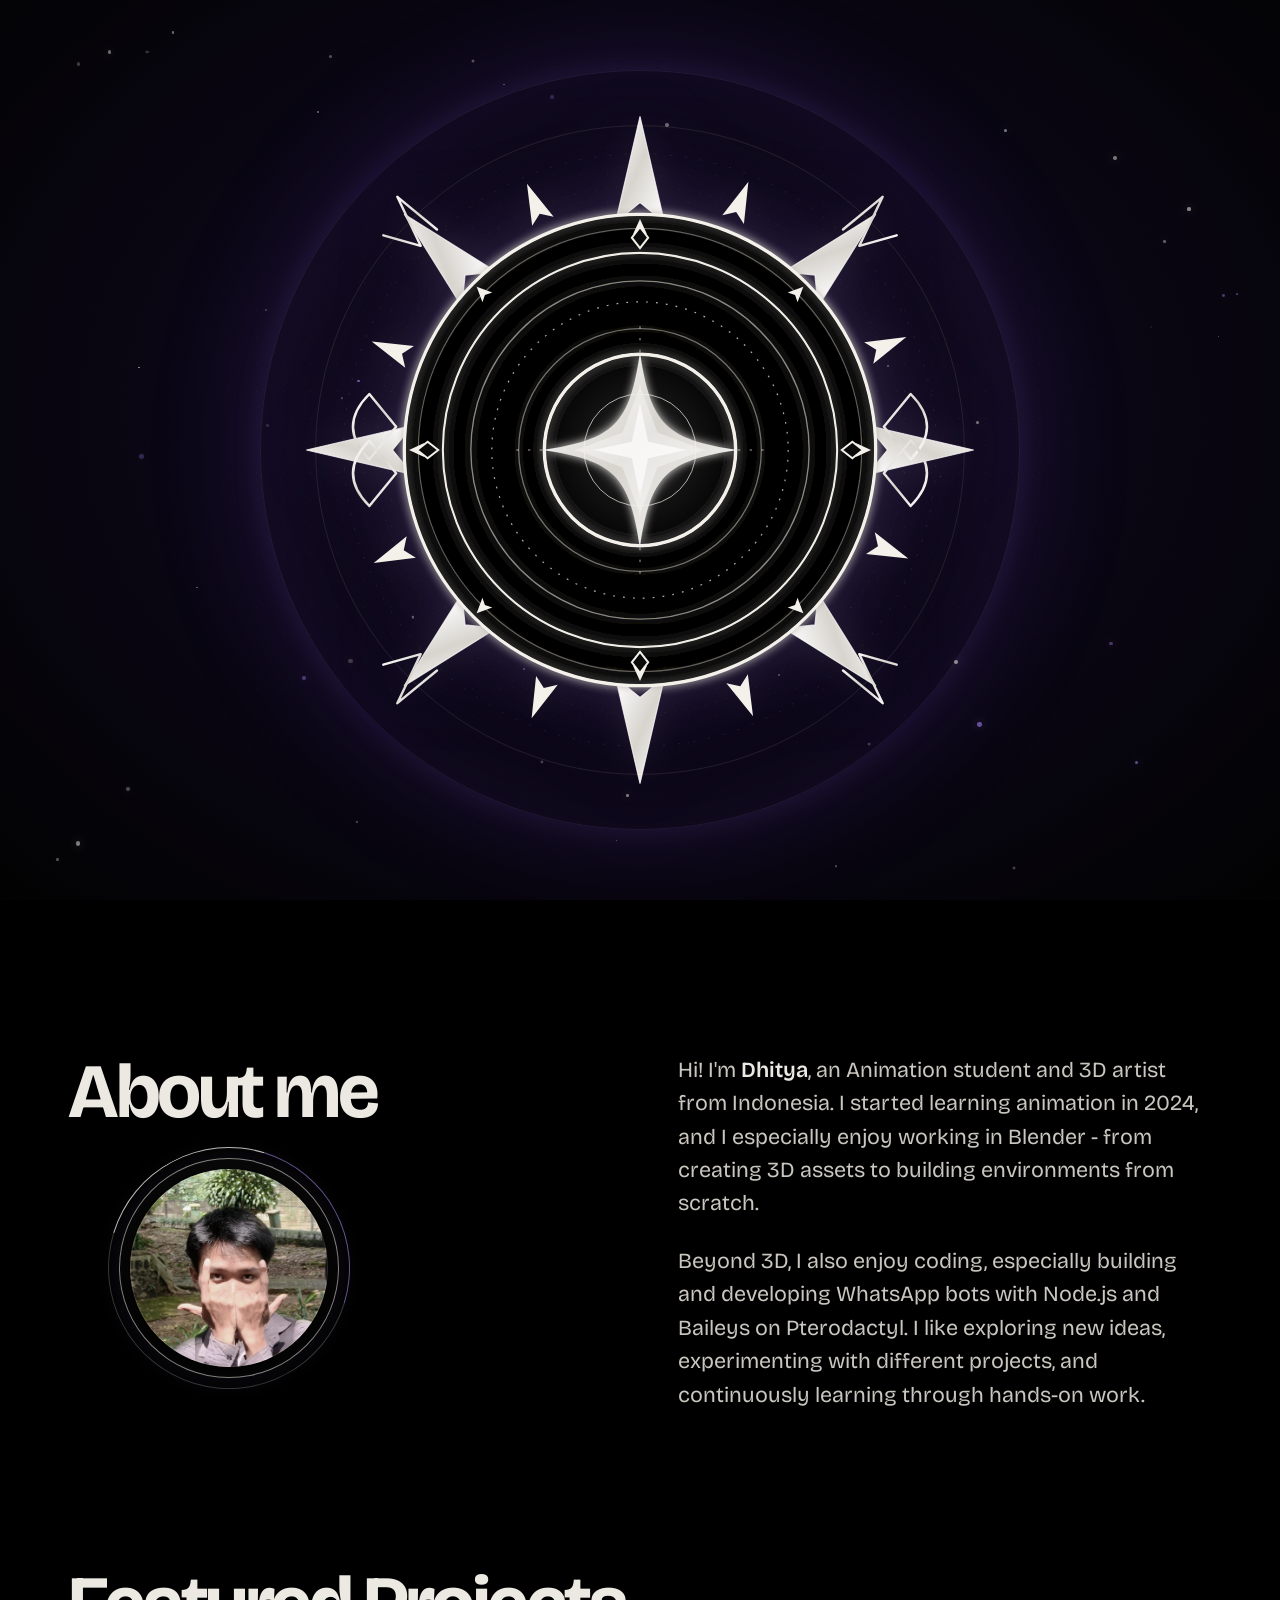
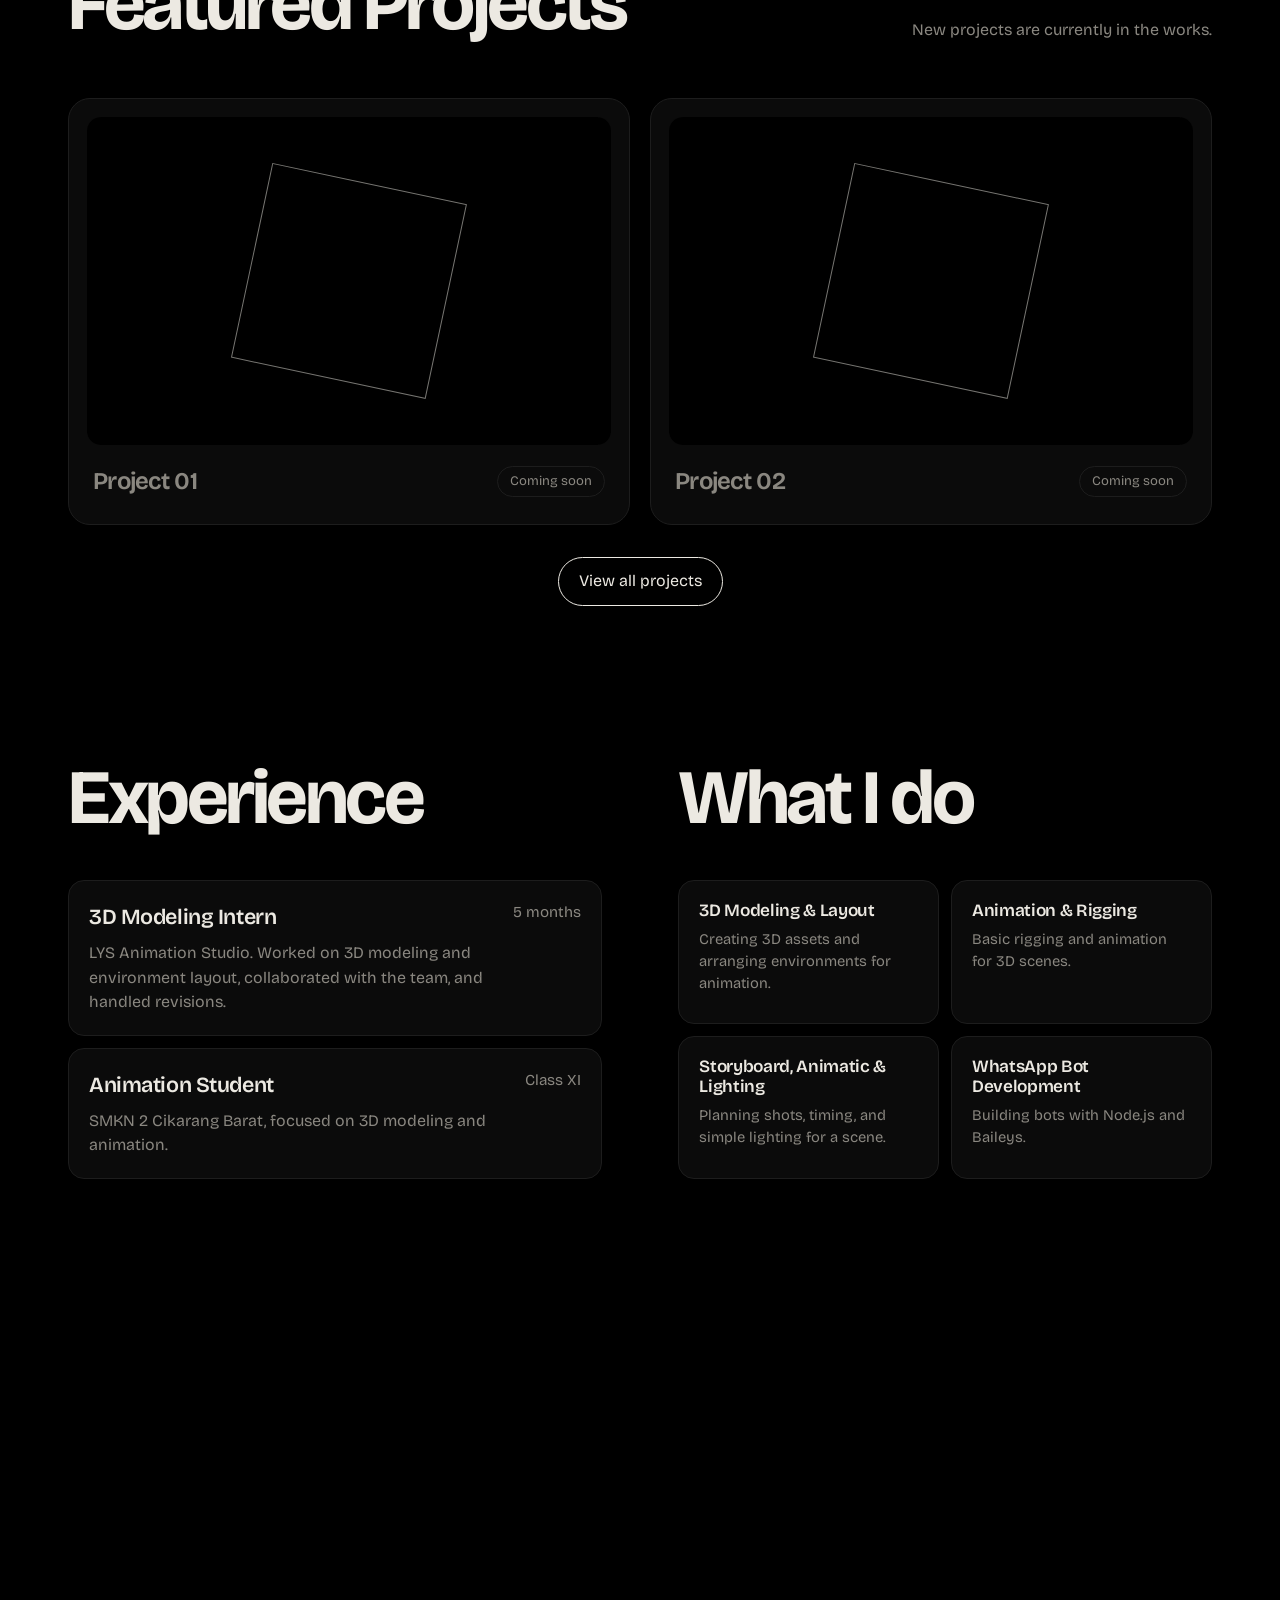
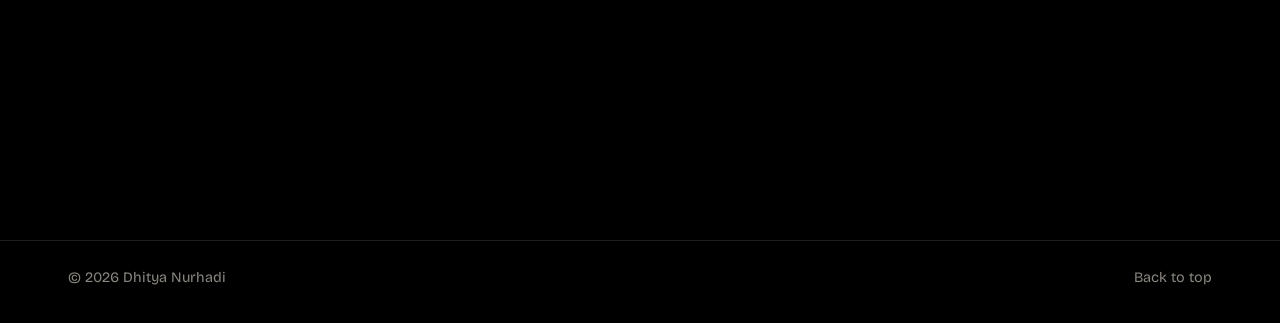
==== index.html @ 075be8a1 "first commit" ====
﻿<!DOCTYPE html>
<html lang="en">
<head>
<meta charset="utf-8">
<meta name="viewport" content="width=device-width, initial-scale=1, viewport-fit=cover">
<title>Dhitya Nurhadi - 3D Modeller</title>
<meta name="color-scheme" content="dark">
<link rel="preconnect" href="https://fonts.googleapis.com">
<link rel="stylesheet" href="https://fonts.googleapis.com/css2?family=Bricolage+Grotesque:opsz,wght@12..96,300..800&display=swap">
<link rel="stylesheet" href="css/style.css">
</head>
<body class="lock">
<div id="intro" aria-label="Intro portofolio">
  <div class="portal-stage" id="portal-stage">
    <svg class="portal-svg" viewBox="0 0 600 600" role="img" aria-label="Geometric portal emblem">
      <defs>
        <radialGradient id="coreGlow"><stop offset="0" stop-color="#ddd2ff" stop-opacity=".38"/><stop offset=".48" stop-color="#fff" stop-opacity=".08"/><stop offset="1" stop-color="#fff" stop-opacity="0"/></radialGradient>
        <linearGradient id="silver" x1="0" y1="0" x2="1" y2="1"><stop stop-color="#fff"/><stop offset=".48" stop-color="#d7d4ce"/><stop offset="1" stop-color="#fff"/></linearGradient>
        <filter id="softGlow" x="-100%" y="-100%" width="300%" height="300%"><feGaussianBlur stdDeviation="4" result="blur"/><feMerge><feMergeNode in="blur"/><feMergeNode in="SourceGraphic"/></feMerge></filter>
      </defs>
      <!-- Fine orbital guides -->
      <g class="orbit orbit-slow" fill="none" stroke="#bdbab3" stroke-opacity=".14">
        <circle cx="300" cy="300" r="278" stroke-width=".8"/>
        <circle cx="300" cy="300" r="254" stroke-width=".7" stroke-dasharray="2 11"/>
        <circle cx="300" cy="300" r="226" stroke-width=".7" stroke-dasharray="1 8"/>
      </g>
      <!-- Outer directional shards -->
      <g class="outer-shards" fill="url(#silver)" stroke="#fff" stroke-opacity=".75" stroke-width="1">
        <path d="M300 14 L321 105 L300 88 L279 105Z"/>
        <path d="M300 14 L321 105 L300 88 L279 105Z" transform="rotate(45 300 300)"/>
        <path d="M300 14 L321 105 L300 88 L279 105Z" transform="rotate(90 300 300)"/>
        <path d="M300 14 L321 105 L300 88 L279 105Z" transform="rotate(135 300 300)"/>
        <path d="M300 14 L321 105 L300 88 L279 105Z" transform="rotate(180 300 300)"/>
        <path d="M300 14 L321 105 L300 88 L279 105Z" transform="rotate(225 300 300)"/>
        <path d="M300 14 L321 105 L300 88 L279 105Z" transform="rotate(270 300 300)"/>
        <path d="M300 14 L321 105 L300 88 L279 105Z" transform="rotate(315 300 300)"/>
      </g>
      <!-- Floating angular ornaments -->
      <g class="outer-ornaments" fill="none" stroke="url(#silver)" stroke-width="2.1" stroke-linecap="round" stroke-linejoin="round">
        <path d="M126 111 l-34 -28 20 42 -32 -9"/><path d="M474 111 l34 -28 -20 42 32 -9"/>
        <path d="M126 489 l-34 28 20 -42 -32 9"/><path d="M474 489 l34 28 -20 -42 32 9"/>
        <path d="M68 252 q-28 28 0 56 l23 -28Z"/><path d="M532 252 q28 28 0 56 l-23 -28Z"/>
        <path d="M68 348 q-28 -28 0 -56 l23 28Z"/><path d="M532 348 q28 -28 0 -56 l-23 28Z"/>
      </g>
      <g class="outer-arrows" fill="#f4f1eb">
        <path d="M300 52 l10 35 -10 -7 -10 7Z" transform="rotate(22 300 300)"/>
        <path d="M300 52 l10 35 -10 -7 -10 7Z" transform="rotate(67 300 300)"/>
        <path d="M300 52 l10 35 -10 -7 -10 7Z" transform="rotate(112 300 300)"/>
        <path d="M300 52 l10 35 -10 -7 -10 7Z" transform="rotate(157 300 300)"/>
        <path d="M300 52 l10 35 -10 -7 -10 7Z" transform="rotate(202 300 300)"/>
        <path d="M300 52 l10 35 -10 -7 -10 7Z" transform="rotate(247 300 300)"/>
        <path d="M300 52 l10 35 -10 -7 -10 7Z" transform="rotate(292 300 300)"/>
        <path d="M300 52 l10 35 -10 -7 -10 7Z" transform="rotate(337 300 300)"/>
      </g>
      <!-- Main concentric seal -->
      <g class="seal-shell" filter="url(#softGlow)">
        <circle cx="300" cy="300" r="202" fill="#050505" fill-opacity=".92" stroke="#f4f1eb" stroke-width="2.8"/>
        <circle cx="300" cy="300" r="190" fill="none" stroke="#a9a69f" stroke-opacity=".55" stroke-width="1"/>
        <circle cx="300" cy="300" r="169" fill="none" stroke="#f1eee8" stroke-width="1.8"/>
        <circle cx="300" cy="300" r="145" fill="none" stroke="#aaa79f" stroke-opacity=".8" stroke-width="1.2"/>
        <circle cx="300" cy="300" r="127" fill="none" stroke="#f2efe8" stroke-opacity=".72" stroke-width="1" stroke-dasharray="1.5 7"/>
        <circle cx="300" cy="300" r="104" fill="none" stroke="#c7c3bb" stroke-opacity=".55" stroke-width="1.2"/>
        <circle cx="300" cy="300" r="82" fill="none" stroke="#f4f1eb" stroke-width="3"/>
      </g>
      <!-- Rotating segmented markings -->
      <g class="inner-ticks" fill="#f4f1eb">
        <path d="M300 102 l6 13 -6 -3 -6 3Z"/><path d="M300 102 l6 13 -6 -3 -6 3Z" transform="rotate(45 300 300)"/>
        <path d="M300 102 l6 13 -6 -3 -6 3Z" transform="rotate(90 300 300)"/><path d="M300 102 l6 13 -6 -3 -6 3Z" transform="rotate(135 300 300)"/>
        <path d="M300 102 l6 13 -6 -3 -6 3Z" transform="rotate(180 300 300)"/><path d="M300 102 l6 13 -6 -3 -6 3Z" transform="rotate(225 300 300)"/>
        <path d="M300 102 l6 13 -6 -3 -6 3Z" transform="rotate(270 300 300)"/><path d="M300 102 l6 13 -6 -3 -6 3Z" transform="rotate(315 300 300)"/>
      </g>
      <g class="cardinal-diamonds" fill="#0a0a0a" stroke="#f4f1eb" stroke-width="1.7">
        <path d="M300 109 l7 9 -7 9 -7 -9Z"/><path d="M300 109 l7 9 -7 9 -7 -9Z" transform="rotate(90 300 300)"/>
        <path d="M300 109 l7 9 -7 9 -7 -9Z" transform="rotate(180 300 300)"/><path d="M300 109 l7 9 -7 9 -7 -9Z" transform="rotate(270 300 300)"/>
      </g>
      <!-- Core glow and layered star -->
      <circle class="core-glow" cx="300" cy="300" r="91" fill="url(#coreGlow)"/>
      <g class="core-star" filter="url(#softGlow)">
        <path d="M300 216 C309 278 322 291 384 300 C322 309 309 322 300 384 C291 322 278 309 216 300 C278 291 291 278 300 216Z" fill="url(#silver)"/>
        <path d="M300 245 L315 285 L355 300 L315 315 L300 355 L285 315 L245 300 L285 285Z" fill="#fff" fill-opacity=".36"/>
        <path d="M300 260 L307 293 L340 300 L307 307 L300 340 L293 307 L260 300 L293 293Z" fill="#fff" fill-opacity=".68"/>
      </g>
      <g class="core-cross" fill="none" stroke="#f5f1e9" stroke-opacity=".75" stroke-width=".8">
        <circle cx="300" cy="300" r="48"/><path d="M300 194 V406 M194 300 H406" stroke-dasharray="2 8"/>
      </g>
    </svg>
    <button id="enter" type="button" aria-label="Enter portfolio"><span class="sr-only">Enter portfolio</span></button>
  </div>
</div>
<nav id="nav"><div class="wrap">
  <a class="logo" href="#top">Dhitya Nurhadi</a>
  <div class="links"><a href="#about">About</a><a href="#karya">Projects</a><a href="#pengalaman">Experience</a><a href="#kontak">Contact</a></div>
  <a class="btn whatsapp-btn" href="https://wa.me/6289638194578" target="_blank" rel="noopener">Let's talk</a>
</div></nav>

<header class="hero" id="top">
  <div class="scene scene-left" aria-hidden="true">
    <div class="artifact">
      <div class="crystal">
        <div class="crystal-face face-one"></div>
        <div class="crystal-face face-two"></div>
        <div class="crystal-face face-three"></div>
        <div class="crystal-face face-four"></div>
        <div class="crystal-core"></div>
      </div>
    </div>
  </div>
  <div class="scene" id="scene" aria-hidden="true">
    <div class="artifact">
      <div class="artifact-aura"></div>
      <div class="artifact-orb"></div>
      <div class="artifact-ring ring-one"><i></i></div>
      <div class="artifact-ring ring-two"><i></i></div>
      <div class="artifact-ring ring-three"><i></i></div>
    </div>
  </div>
  <div class="wrap">
    <h1><span class="row"><span>Dhitya</span></span><span class="row"><span>Nurhadi</span></span></h1>
    <p class="tag">3D artist from Indonesia, focused on modeling and environment design.</p>
    <div class="cta"><a class="btn solid" href="#karya">View projects</a><a class="btn" href="#kontak">Get in touch</a></div>
  </div>
  <div class="meta">Based in Indonesia<br>Open to freelance projects</div>
</header>

<section id="about"><div class="wrap about">
  <div class="about-intro rv">
    <h2>About me</h2>
    <div class="about-photo" aria-label="Photo frame placeholder">
      <img class="about-photo-image" src="assets//images/profile/foto-saya.jpg" alt="Foto Dhitya">
      <!-- Ganti placeholder di atas dengan img: <img class="about-photo-image" src="assets/foto-saya.jpg" alt="Foto Dhitya"> -->
    </div>
  </div>
  <div class="rv">
    <p>Hi! I'm <b>Dhitya</b>, an Animation student and 3D artist from Indonesia. I started learning animation in 2024, and I especially enjoy working in Blender - from creating 3D assets to building environments from scratch.</p>
    <p>Beyond 3D, I also enjoy coding, especially building and developing WhatsApp bots with Node.js and Baileys on Pterodactyl. I like exploring new ideas, experimenting with different projects, and continuously learning through hands-on work.</p>
  </div>
</div></section>

<section id="karya" style="padding-top:0"><div class="wrap">
  <div class="head"><h2 class="rv">Featured Projects</h2><p class="rv">New projects are currently in the works.</p></div>
  <div class="grid">
    <article class="card rv"><div class="thumb"></div><div class="row"><h3>Project 01</h3><span class="pill">Coming soon</span></div></article>
    <article class="card rv"><div class="thumb"></div><div class="row"><h3>Project 02</h3><span class="pill">Coming soon</span></div></article>
  </div>
  <div class="projects-footer">
    <a class="btn view-all" href="projects.html">View all projects</a>
  </div>
</div></section>

<section id="pengalaman" style="padding-top:0"><div class="wrap two">
  <div class="rv experience-column"><h2>Experience</h2>
    <div class="list experience-list">
      <div class="item"><div><h3>3D Modeling Intern</h3><p>LYS Animation Studio. Worked on 3D modeling and environment layout, collaborated with the team, and handled revisions.</p></div><span>5 months</span></div>
      <div class="item"><div><h3>Animation Student</h3><p>SMKN 2 Cikarang Barat, focused on 3D modeling and animation.</p></div><span>Class XI</span></div>
    </div>
  </div>
  <div class="rv services-column"><h2>What I do</h2>
    <div class="list service-list">
      <div class="item service-item"><div><h3>3D Modeling &amp; Layout</h3><p>Creating 3D assets and arranging environments for animation.</p></div></div>
      <div class="item service-item"><div><h3>Animation &amp; Rigging</h3><p>Basic rigging and animation for 3D scenes.</p></div></div>
      <div class="item service-item"><div><h3>Storyboard, Animatic &amp; Lighting</h3><p>Planning shots, timing, and simple lighting for a scene.</p></div></div>
      <div class="item service-item"><div><h3>WhatsApp Bot Development</h3><p>Building bots with Node.js and Baileys.</p></div></div>
    </div>
  </div>
</div></section>

<section id="kontak" class="contact"><div class="wrap">
  <h2 class="rv" style="margin:0 auto">Get in touch</h2>
  <a class="big rv" id="mail" href="#kontak">Send me an email</a>
  <div class="soc rv">
    <a class="btn" href="https://wa.me/6289638194578" target="_blank" rel="noopener">WhatsApp</a>
    <a class="btn" href="https://github.com/Dhityavv" target="_blank" rel="noopener">GitHub</a>
    <a class="btn" href="https://www.instagram.com/dhityavv/" target="_blank" rel="noopener">Instagram</a>
    <a class="btn" href="https://www.tiktok.com/@dhityavv" target="_blank" rel="noopener">TikTok</a>
  </div>
</div></section>

<footer><div class="wrap"><span>&copy; 2026 Dhitya Nurhadi</span><a href="#top">Back to top</a></div></footer>


<script src="js/main.js"></script>

</body>
</html>
---- css/style.css ----
﻿:root{--bg:#000;--fg:#ece9e2;--mute:#8a8780;--line:#1d1d1d;--card:#0b0b0b;box-sizing:border-box;padding-top:env(safe-area-inset-top,0px);padding-bottom:env(safe-area-inset-bottom,0px);color-scheme:dark}
html{scroll-padding-top:env(safe-area-inset-top,0px);scroll-behavior:smooth}
*,*::before,*::after{box-sizing:inherit;margin:0}
body{background:var(--bg);color:var(--fg);font-family:"Bricolage Grotesque",system-ui,-apple-system,"Segoe UI",sans-serif;line-height:1.55;overflow-x:hidden;-webkit-font-smoothing:antialiased}
a{color:inherit;text-decoration:none}
:focus-visible{outline:2px solid var(--fg);outline-offset:4px;border-radius:4px}
.wrap{max-width:1240px;margin:0 auto;padding:0 clamp(20px,4vw,48px)}
body::before{content:"";position:fixed;inset:0 0 auto;height:env(safe-area-inset-top,0px);background:var(--bg);z-index:60}


/* nav */
nav{position:fixed;top:env(safe-area-inset-top,0px);left:0;right:0;z-index:50;padding:18px 0;transition:background .3s,border-color .3s;border-bottom:1px solid transparent}
nav.solid{background:rgba(0,0,0,.78);backdrop-filter:blur(14px);border-color:var(--line)}
nav .wrap{display:flex;align-items:center;justify-content:space-between;gap:16px}
.logo{font-weight:700;letter-spacing:-.02em}
.links{display:flex;gap:28px;font-size:.95rem;color:var(--mute)}
.links a{transition:color .2s}.links a:hover{color:var(--fg)}
.btn{display:inline-flex;align-items:center;gap:10px;padding:11px 20px;border-radius:999px;border:1px solid var(--fg);font-weight:600;font-size:.95rem;transition:background .3s,color .3s}
.btn:hover{background:var(--fg);color:#000}
.btn.solid{background:var(--fg);color:#000}.btn.solid:hover{background:transparent;color:var(--fg)}
@media(max-width:760px){.links{display:none}}


/* WhatsApp CTA - consistent blue state */
.btn.whatsapp-btn,
.btn.whatsapp-btn:visited{
  background:#1677f2;
  border-color:#1677f2;
  color:#fff;
  box-shadow:none;
}
.btn.whatsapp-btn:hover,
.btn.whatsapp-btn:focus,
.btn.whatsapp-btn:active{
  background:#1677f2;
  border-color:#1677f2;
  color:#fff;
  filter:brightness(1.08);
  box-shadow:0 0 0 3px rgba(22,119,242,.16);
}
.btn.whatsapp-btn:active{filter:brightness(.96)}

/* hero */
.hero{min-height:100svh;display:flex;align-items:center;position:relative;padding:120px 0 80px;overflow:hidden}
.hero .wrap{position:relative;z-index:2;width:100%;text-align:center}
h1{font-size:clamp(3.4rem,11vw,10rem);font-weight:800;line-height:1.02;letter-spacing:-.055em}
h1 .row{display:block;overflow:hidden;padding-bottom:.06em}
h1 .row span{display:inline-block;transform:translateY(110%);animation:rise 1.1s cubic-bezier(.2,.8,.15,1) forwards}
h1 .row:nth-child(2) span{animation-delay:.12s;color:transparent;-webkit-text-stroke:2px var(--fg)}
@keyframes rise{to{transform:none}}
.tag{margin:34px auto 0;max-width:32ch;font-size:clamp(1.15rem,2.2vw,1.6rem);line-height:1.3;color:var(--fg);opacity:0;animation:fade 1s .7s forwards}
.cta{margin-top:30px;display:flex;justify-content:center;gap:12px;flex-wrap:wrap;opacity:0;animation:fade 1s .9s forwards}
.meta{position:absolute;left:50%;bottom:28px;transform:translateX(-50%);color:var(--mute);font-size:.9rem;text-align:center;white-space:nowrap;opacity:0;animation:fade 1s 1.1s forwards}
@keyframes fade{to{opacity:1}}
.scene{position:absolute;right:clamp(-160px,-7vw,-48px);top:50%;width:min(44vw,440px);aspect-ratio:1;translate:0 -50%;perspective:1000px;z-index:1;opacity:0;animation:fade 1.6s .5s forwards;pointer-events:none}
.scene-left{left:clamp(-160px,-7vw,-48px);right:auto;width:min(34vw,340px)}
.artifact{position:absolute;inset:0;transform-style:preserve-3d;transform:rotateX(var(--tilt-y,0deg)) rotateY(var(--tilt-x,0deg));transition:transform .18s cubic-bezier(.2,.7,.2,1)}
.artifact-aura{position:absolute;inset:22%;border-radius:50%;background:radial-gradient(circle,rgba(159,119,255,.2),rgba(95,63,167,.08) 45%,transparent 72%);filter:blur(16px);transform:translateZ(-35px) scale(1.35)}
.artifact-orb{position:absolute;left:50%;top:50%;width:35%;aspect-ratio:1;border:1px solid rgba(239,231,255,.55);border-radius:50%;transform:translate(-50%,-50%) translateZ(32px);background:radial-gradient(circle at 34% 28%,#fff 0,#e5dafb 2%,#9d82d5 9%,#493665 29%,#17121f 58%,#070609 78%);box-shadow:inset -16px -12px 30px rgba(0,0,0,.72),inset 5px 5px 14px rgba(255,255,255,.3),0 0 30px rgba(173,137,255,.24),0 0 90px rgba(131,91,214,.16)}
.artifact-orb::before,.artifact-orb::after{content:"";position:absolute;inset:12%;border:1px solid rgba(236,226,255,.13);border-radius:50%;transform:rotate(-32deg) scaleX(.42)}
.artifact-orb::after{inset:22% 8%;border-color:rgba(236,226,255,.1);transform:rotate(38deg) scaleX(.52)}
.artifact-ring{position:absolute;left:50%;top:50%;width:78%;height:34%;border:1px solid rgba(230,218,255,.42);border-radius:50%;box-shadow:0 0 12px rgba(168,132,238,.12);transform-style:preserve-3d}
.artifact-ring i{position:absolute;left:50%;top:-4px;width:9px;height:9px;border-radius:50%;background:#e8dcff;box-shadow:0 0 9px 3px rgba(193,162,255,.65)}
.ring-one{transform:translate(-50%,-50%) rotateX(66deg) rotateY(-22deg) translateZ(12px)}
.ring-two{width:88%;height:42%;border-color:rgba(189,161,242,.3);transform:translate(-50%,-50%) rotateX(62deg) rotateY(35deg) rotateZ(52deg) translateZ(-5px)}
.ring-two i{top:auto;bottom:-4px;left:28%;width:6px;height:6px;background:#a98bea}
.ring-three{width:66%;height:28%;border-color:rgba(255,255,255,.24);transform:translate(-50%,-50%) rotateX(74deg) rotateY(-12deg) rotateZ(-48deg) translateZ(24px)}
.ring-three i{left:auto;right:17%;top:auto;bottom:1px;width:5px;height:5px;background:#fff}
.crystal{position:absolute;left:50%;top:50%;width:44%;aspect-ratio:.78;transform:translate(-50%,-50%) rotate(-12deg);filter:drop-shadow(0 0 24px rgba(104,197,255,.2));animation:crystalFloat 7s ease-in-out infinite}
.crystal-face{position:absolute;inset:0;clip-path:polygon(50% 0,100% 28%,82% 82%,50% 100%,18% 82%,0 28%);background:linear-gradient(145deg,rgba(153,219,255,.22),rgba(34,58,98,.08) 55%,rgba(180,137,255,.16))}
.crystal-face::after{content:"";position:absolute;inset:0;background:linear-gradient(145deg,transparent 49.5%,rgba(212,240,255,.48) 50%,transparent 50.7%),linear-gradient(35deg,transparent 49.5%,rgba(212,240,255,.32) 50%,transparent 50.7%)}
.face-one{clip-path:polygon(50% 0,50% 50%,0 28%);background:linear-gradient(145deg,rgba(214,246,255,.55),rgba(89,153,216,.14))}
.face-two{clip-path:polygon(50% 0,100% 28%,50% 50%);background:linear-gradient(135deg,rgba(117,190,255,.34),rgba(45,76,122,.08))}
.face-three{clip-path:polygon(0 28%,50% 50%,18% 82%);background:linear-gradient(135deg,rgba(134,192,244,.24),rgba(43,58,104,.06))}
.face-four{clip-path:polygon(100% 28%,50% 50%,82% 82%);background:linear-gradient(135deg,rgba(193,151,255,.24),rgba(54,50,106,.08))}
.crystal-core{position:absolute;left:50%;top:53%;width:11%;aspect-ratio:1;transform:translate(-50%,-50%);border-radius:50%;background:#d7f3ff;box-shadow:0 0 12px 5px rgba(123,205,255,.6),0 0 55px 18px rgba(101,143,255,.2)}
@keyframes crystalFloat{0%,100%{translate:0 0;rotate:-2deg}50%{translate:0 -12px;rotate:2deg}}
@media(max-width:760px){.scene{width:80vw;right:-20vw;opacity:.22!important}.scene-left{width:58vw;left:-32vw;right:auto;opacity:.16!important}.meta{display:none}.hero .wrap{padding-top:20px}}

/* sections */
section{padding:clamp(80px,12vw,160px) 0;position:relative;z-index:2}
h2{font-size:clamp(2.2rem,6vw,5rem);font-weight:700;letter-spacing:-.045em;line-height:1;max-width:16ch}
.rv{opacity:0;transform:translateY(34px);transition:opacity .9s cubic-bezier(.2,.8,.2,1),transform .9s cubic-bezier(.2,.8,.2,1)}
.rv.in{opacity:1;transform:none}

.about{display:grid;grid-template-columns:1fr 1fr;gap:clamp(30px,6vw,100px);align-items:start}
.about-intro{margin-left:0}
.about-intro h2{margin-left:0}
.about p{font-size:clamp(1.1rem,1.8vw,1.35rem);color:#c9c6bf;max-width:46ch}
.about p+p{margin-top:1.1em}
.about b{color:var(--fg);font-weight:600}
.about-photo{position:relative;isolation:isolate;width:min(100%,220px);aspect-ratio:1;margin:28px 0 8px clamp(28px,4vw,56px);display:grid;place-items:center;border:1px solid rgba(236,233,226,.55);border-radius:50%;background:radial-gradient(circle at 50% 42%,rgba(154,125,214,.14),rgba(236,233,226,.025) 48%,rgba(0,0,0,.8) 74%);box-shadow:0 0 30px rgba(154,125,214,.1),inset 0 0 30px rgba(236,233,226,.04);color:var(--mute);text-align:center;font-size:.85rem;letter-spacing:.08em;text-transform:uppercase}
.about-photo::before,.about-photo::after{content:"";position:absolute;border-radius:50%;pointer-events:none}
.about-photo::before{inset:-12px;border:1px solid rgba(236,233,226,.22);border-top-color:rgba(236,233,226,.8);border-right-color:rgba(154,125,214,.65);transform:rotate(-28deg)}
.about-photo::after{inset:10px;border:1px solid rgba(236,233,226,.16);box-shadow:inset 0 0 28px rgba(154,125,214,.08)}
.about-photo-image{position:absolute;inset:10px;width:calc(100% - 20px);height:calc(100% - 20px);border-radius:50%;object-fit:cover}
.about-photo span{position:relative;z-index:1}
.about-photo small{display:inline-block;margin-top:8px;color:rgba(236,233,226,.45);font-size:.68rem;letter-spacing:.12em}
.stats{display:flex;gap:40px;margin-top:40px;flex-wrap:wrap}
.stats div{font-size:.95rem;color:var(--mute)}
.stats strong{display:block;font-size:2.6rem;color:var(--fg);letter-spacing:-.04em;line-height:1}
@media(max-width:820px){.about{grid-template-columns:1fr}.about-intro h2{margin-left:clamp(32px,8vw,72px)}.about-photo{margin-left:clamp(16px,4vw,36px)}}

/* projects */
.head{display:flex;justify-content:space-between;align-items:end;gap:20px;flex-wrap:wrap;margin-bottom:56px}
.head p{color:var(--mute);max-width:34ch}
.grid{display:grid;grid-template-columns:repeat(2,minmax(0,1fr));align-items:stretch;gap:20px}
.card{position:relative;min-width:0;height:100%;border:1px solid var(--line);background:var(--card);border-radius:22px;padding:18px;display:flex;flex-direction:column;gap:18px;transition:border-color .3s,transform .5s cubic-bezier(.2,.8,.2,1)}
.card:hover{border-color:#4a4843;transform:translateY(-6px)}
.thumb{aspect-ratio:16/10;border-radius:14px;position:relative;overflow:hidden;background:
 linear-gradient(#000 0 0) padding-box,
 repeating-linear-gradient(0deg,transparent 0 31px,#181818 31px 32px),repeating-linear-gradient(90deg,transparent 0 31px,#181818 31px 32px);background-color:#050505}
.thumb::after{content:"";position:absolute;width:38%;aspect-ratio:1;left:50%;top:50%;translate:-50% -50%;border:1.5px solid rgba(236,233,226,.5);transition:transform .8s cubic-bezier(.2,.8,.2,1),border-radius .8s;transform:rotate(12deg)}
.card:hover .thumb::after{transform:rotate(135deg) scale(1.15);border-radius:50%}
.thumb i{position:absolute;inset:0;background:radial-gradient(circle at var(--mx,50%) var(--my,50%),rgba(236,233,226,.14),transparent 55%);opacity:0;transition:opacity .3s}
.card:hover .thumb i{opacity:1}
.card h3{font-size:1.5rem;letter-spacing:-.03em;font-weight:650}
.card .row{display:flex;justify-content:space-between;align-items:center;gap:12px;padding:0 6px 6px;color:var(--mute);font-size:.95rem}
.pill{border:1px solid var(--line);border-radius:999px;padding:4px 12px;font-size:.82rem;color:var(--mute)}
@media(max-width:760px){.grid{grid-template-columns:1fr}}
.projects-footer{display:flex;justify-content:center;align-items:center;gap:14px;flex-wrap:wrap;margin-top:32px}
.view-all{font:inherit;cursor:pointer}
.view-all:hover{background:transparent;color:var(--fg)}
.view-all-note{color:var(--mute);font-size:.9rem}

/* experience + services */
.two{display:grid;grid-template-columns:1fr 1fr;gap:clamp(30px,6vw,100px);align-items:stretch}
.two>.rv{display:flex;flex-direction:column}
.list{margin-top:44px;border-top:1px solid var(--line)}
.item{display:flex;justify-content:space-between;gap:20px;padding:26px 0;border-bottom:1px solid var(--line);transition:padding .35s}
.item:hover{padding-left:14px}
.item h3{font-size:1.35rem;font-weight:600;letter-spacing:-.02em}
.item p{color:var(--mute);margin-top:6px;max-width:40ch}
.item span{color:var(--mute);white-space:nowrap;font-size:.95rem}
.experience-list{flex:1;display:flex;flex-direction:column;justify-content:space-evenly;gap:12px;border:0}
.experience-list .item{align-items:flex-start;padding:20px;border:1px solid var(--line);border-radius:16px;background:var(--card);transition:border-color .3s,transform .3s}
.experience-list .item:hover{padding-left:20px;border-color:#4a4843;transform:translateY(-3px)}
.service-list{flex:1;display:grid;grid-template-columns:repeat(2,minmax(0,1fr));grid-template-rows:repeat(2,minmax(0,1fr));gap:12px;border:0}
.service-item{min-width:0;padding:20px;border:1px solid var(--line);border-radius:16px;background:var(--card);transition:border-color .3s,transform .3s}
.service-item:hover{padding-left:20px;border-color:#4a4843;transform:translateY(-3px)}
.service-item h3{font-size:clamp(1rem,1.35vw,1.2rem);line-height:1.2}
.service-item p{font-size:.92rem;line-height:1.5}
@media(max-width:820px){.two{grid-template-columns:1fr}}
@media(max-width:500px){.service-list{grid-template-columns:1fr;grid-template-rows:none}.service-item{min-height:0}}

/* contact */
.contact{text-align:center;padding-bottom:60px}
.big{display:inline-block;font-size:clamp(1.5rem,6.2vw,5.6rem);font-weight:800;letter-spacing:-.05em;line-height:1.05;margin:36px 0 10px;position:relative;word-break:break-word}
.big::after{content:"";position:absolute;left:0;bottom:-6px;height:3px;width:100%;background:var(--fg);transform:scaleX(0);transform-origin:right;transition:transform .5s cubic-bezier(.2,.8,.2,1)}
.big:hover::after{transform:scaleX(1);transform-origin:left}
.soc{display:flex;justify-content:center;gap:12px;flex-wrap:wrap;margin-top:40px}
footer{border-top:1px solid var(--line);padding:26px 0 34px;color:var(--mute);font-size:.9rem;position:relative;z-index:2}
footer .wrap{display:flex;justify-content:space-between;gap:16px;flex-wrap:wrap}


/* PORTAL INTRO */
html:has(body.lock),body.lock{overflow:hidden}
body:not(.ready) :is(h1 .row span,.tag,.cta,.meta,.scene){animation-play-state:paused}
body:not(.ready) nav{opacity:0;pointer-events:none}
nav{transition:background .3s,border-color .3s,opacity .9s}
#intro{
  position:fixed;inset:0;z-index:100;background:
    radial-gradient(ellipse at 50% 46%,rgba(48,48,48,.38) 0%,rgba(12,12,12,.96) 48%,#020202 100%);
  color:#f4f0e8;display:flex;align-items:center;justify-content:center;
  overflow:hidden;isolation:isolate;opacity:1;
}
#intro::before{
  content:"";position:absolute;inset:0;pointer-events:none;opacity:.28;
  background-image:radial-gradient(rgba(245,240,230,.45) .7px,transparent .8px);
  background-size:27px 27px;mask-image:radial-gradient(ellipse at center,#000,transparent 75%);
}
#intro::after{
  content:"";position:absolute;width:min(78vw,760px);aspect-ratio:1;border:1px solid rgba(236,233,226,.07);
  border-radius:50%;border-color:rgba(177,140,255,.14);box-shadow:0 0 120px rgba(140,90,255,.15),inset 0 0 110px rgba(140,90,255,.09),0 0 32px rgba(177,140,255,.10);
  pointer-events:none;animation:portalHalo 7s ease-in-out infinite;
}
.portal-stage{
  position:relative;width:min(88vw,680px);aspect-ratio:1;display:grid;place-items:center;z-index:2;
  animation:portalAppear 1.2s cubic-bezier(.16,.8,.2,1) both;
}
.portal-art{
  position:absolute;inset:0;width:100%;height:100%;object-fit:contain;
  filter:brightness(.98) contrast(1.04) drop-shadow(0 0 24px rgba(238,234,226,.09));
  translate:var(--pointer-x,0) var(--pointer-y,0);transition:translate .25s ease-out;
  user-select:none;-webkit-user-drag:none;animation:portalFloat 7s ease-in-out infinite;
}
.portal-aura{
  position:absolute;width:58%;aspect-ratio:1;border-radius:50%;pointer-events:none;
  background:radial-gradient(circle,rgba(238,234,226,.11),rgba(238,234,226,.035) 42%,transparent 72%);
  animation:auraPulse 3.6s ease-in-out infinite;
}
#enter{
  position:absolute;left:50%;top:50%;translate:-50% -50%;width:clamp(66px,12vw,92px);
  aspect-ratio:1;border:0;border-radius:50%;background:transparent;color:#f4f0e8;
  display:grid;place-items:center;cursor:pointer;outline:none;z-index:4;
  -webkit-tap-highlight-color:transparent;
}
#enter .button-ring{
  position:absolute;inset:0;border:1px solid rgba(238,234,226,.75);border-radius:50%;
  background:rgba(4,4,4,.66);box-shadow:0 0 0 7px rgba(238,234,226,.045),0 0 28px rgba(238,234,226,.12);
  transition:transform .35s cubic-bezier(.2,.8,.2,1),background .3s,box-shadow .3s;
}
#enter .button-star{
  position:relative;width:31%;aspect-ratio:1;background:#eeeae2;
  clip-path:polygon(50% 0,62% 38%,100% 50%,62% 62%,50% 100%,38% 62%,0 50%,38% 38%);
  transition:transform .35s,background .3s;filter:drop-shadow(0 0 7px rgba(255,255,255,.7));
}
#enter:hover .button-ring,#enter:focus-visible .button-ring{
  transform:scale(1.13);background:rgba(238,234,226,.12);
  box-shadow:0 0 0 10px rgba(238,234,226,.06),0 0 42px rgba(238,234,226,.28);
}
#enter:hover .button-star{transform:rotate(45deg) scale(1.12)}
#enter:focus-visible{outline:2px solid #eeeae2;outline-offset:10px;border-radius:50%}
.portal-caption{
  position:absolute;bottom:clamp(22px,5vh,48px);left:0;right:0;text-align:center;
  color:rgba(238,234,226,.62);font-size:.76rem;letter-spacing:.28em;text-transform:uppercase;
  animation:captionFade 1.2s .7s both;
}
.portal-caption span{display:inline-block;margin-top:9px;color:rgba(238,234,226,.34);font-size:.65rem;letter-spacing:.18em}
#intro .ambient{
  position:absolute;left:var(--x);top:var(--y);width:var(--size);height:var(--size);border-radius:50%;
  background:#eeeae2;opacity:var(--opacity);box-shadow:0 0 8px rgba(238,234,226,.45);
  pointer-events:none;z-index:1;animation:ambientFloat var(--duration) ease-in-out var(--delay) infinite alternate;
}
#intro .ambient.star{width:var(--size);height:var(--size);background:transparent;box-shadow:none}
#intro .ambient.star::before,#intro .ambient.star::after{
  content:"";position:absolute;left:50%;top:50%;background:rgba(238,234,226,.8);transform:translate(-50%,-50%);
}
#intro .ambient.star::before{width:1px;height:100%}
#intro .ambient.star::after{height:1px;width:100%}
@keyframes ambientFloat{
  from{transform:translate3d(0,0,0) scale(.65);opacity:calc(var(--opacity)*.45)}
  to{transform:translate3d(var(--drift),-18px,0) scale(1.2);opacity:var(--opacity)}
}
@keyframes portalFloat{0%,100%{transform:translateY(0) scale(1)}50%{transform:translateY(-7px) scale(1.012)}}
@keyframes portalHalo{0%,100%{transform:scale(.96);opacity:.55}50%{transform:scale(1.04);opacity:1}}
@keyframes auraPulse{0%,100%{transform:scale(.86);opacity:.48}50%{transform:scale(1.12);opacity:.9}}
@keyframes portalAppear{from{opacity:0;transform:scale(.86) rotate(-5deg);filter:blur(8px)}to{opacity:1;transform:scale(1) rotate(0);filter:blur(0)}}
@keyframes captionFade{from{opacity:0;transform:translateY(8px)}to{opacity:1;transform:none}}
#intro .particle{position:absolute;left:50%;top:50%;border-radius:50%;background:#eeeae2;box-shadow:0 0 8px rgba(238,234,226,.65);pointer-events:none;z-index:5}
#intro .spark{position:absolute;left:50%;top:50%;width:8px;height:8px;pointer-events:none;z-index:5}
#intro .spark::before,#intro .spark::after{
  content:"";position:absolute;left:50%;top:50%;background:#eeeae2;transform:translate(-50%,-50%);
}
#intro .spark::before{width:1px;height:100%}
#intro .spark::after{width:100%;height:1px}
#intro .comet{
  position:absolute;left:0;top:0;width:3px;height:3px;border-radius:50%;background:#fff8e9;
  box-shadow:0 0 7px 2px rgba(255,248,233,.75);pointer-events:none;z-index:1;opacity:0;
}
#intro .comet::after{
  content:"";position:absolute;right:1px;top:50%;width:var(--tail,100px);height:1.5px;
  transform:translateY(-50%);transform-origin:right center;
  background:linear-gradient(90deg,rgba(255,248,233,0),rgba(255,248,233,.16),rgba(255,248,233,.85));
  border-radius:99px;filter:blur(.25px);
}
#intro.go{pointer-events:none}
#intro.go .portal-stage{animation:portalExit .9s cubic-bezier(.16,.72,.22,1) forwards}
#intro.go .portal-caption{opacity:0;transition:opacity .2s}
@keyframes portalExit{0%{transform:scale(1);opacity:1;filter:blur(0)}35%{transform:scale(1.08);opacity:1;filter:blur(0)}100%{transform:scale(.72);opacity:0;filter:blur(12px)}}
@media(max-width:600px){
  .portal-stage{width:100vw}
  #intro::after{width:88vw}
  .portal-caption{bottom:25px}
}
@media(prefers-reduced-motion:reduce){
  *,*::before,*::after{animation:none!important;transition:none!important;scroll-behavior:auto!important}
  h1 .row span,.tag,.cta,.meta,.scene{transform:none!important;opacity:1!important}
  .rv{opacity:1;transform:none}
  .portal-stage{opacity:1;transform:none}
}


/* VECTOR SIGIL OVERRIDES */
#intro{background:radial-gradient(ellipse at 50% 46%,#1a1229 0%,#0b0716 48%,#020202 100%)}
.portal-stage{width:min(88vmin,700px);height:min(88vmin,700px);aspect-ratio:1;display:grid;place-items:center}
.portal-svg{display:block;width:100%;height:100%;overflow:visible;position:relative;z-index:2;filter:drop-shadow(0 0 18px rgba(255,255,255,.08)) drop-shadow(0 0 44px rgba(140,90,255,.12))}
.portal-art,.portal-aura{display:none!important}
#enter{position:absolute;left:50%;top:50%;translate:-50% -50%;width:25%;height:25%;border:0;border-radius:50%;background:transparent;z-index:5;cursor:pointer;outline:none;box-shadow:none}
#enter .button-ring,#enter .button-star{display:none}
#enter:hover{background:radial-gradient(circle,rgba(255,255,255,.07),transparent 68%)}
#enter:focus-visible{outline:1px solid rgba(255,255,255,.8);outline-offset:4px}
.sr-only{position:absolute;width:1px;height:1px;padding:0;margin:-1px;overflow:hidden;clip:rect(0,0,0,0);white-space:nowrap;border:0}
.orbit-slow{transform-origin:300px 300px;animation:orbitTurn 90s linear infinite}
.outer-shards{transform-origin:300px 300px;animation:shardTurn 110s linear infinite}
.outer-ornaments{transform-origin:300px 300px;animation:orbitTurn 75s linear infinite reverse}
.outer-arrows{transform-origin:300px 300px;animation:shardTurn 55s linear infinite reverse}
.seal-shell{transform-origin:300px 300px;animation:sealBreathe 5s ease-in-out infinite}
.inner-ticks{transform-origin:300px 300px;animation:orbitTurn 36s linear infinite}
.cardinal-diamonds{transform-origin:300px 300px;animation:orbitTurn 48s linear infinite reverse}
.core-glow{transform-origin:300px 300px;animation:glowPulse 3.2s ease-in-out infinite}
.core-star{transform-origin:300px 300px;animation:corePulse 4.4s ease-in-out infinite}
.core-cross{transform-origin:300px 300px;animation:orbitTurn 28s linear infinite reverse}
/* Core hover: pop-up kecil + glow */
.portal-svg.core-hover .core-star{animation:coreHoverPop .55s cubic-bezier(.2,.8,.2,1) forwards}
.portal-svg.core-hover .core-glow{animation:coreHoverGlow 1.5s ease-in-out infinite;filter:drop-shadow(0 0 26px rgba(190,150,255,.65)) drop-shadow(0 0 60px rgba(160,110,255,.32))}
@keyframes coreHoverPop{0%{transform:scale(.97)}58%{transform:scale(1.1)}100%{transform:scale(1.06)}}
@keyframes coreHoverGlow{0%,100%{opacity:.85;transform:scale(1)}50%{opacity:1;transform:scale(1.22)}}
@keyframes orbitTurn{to{transform:rotate(360deg)}}
@keyframes shardTurn{0%,100%{transform:rotate(0)}50%{transform:rotate(2deg)}}
@keyframes sealBreathe{0%,100%{transform:scale(1);opacity:.94}50%{transform:scale(1.012);opacity:1}}
@keyframes glowPulse{0%,100%{opacity:.48;transform:scale(.88)}50%{opacity:1;transform:scale(1.12)}}
@keyframes corePulse{0%,100%{transform:scale(.97);opacity:.9}50%{transform:scale(1.045);opacity:1}}
#intro.go .portal-stage{animation:portalExit .9s cubic-bezier(.16,.72,.22,1) forwards}
#intro.go .portal-caption{display:none}
@media(max-width:600px){.portal-stage{width:96vw;height:96vw}}
@media(prefers-reduced-motion:reduce){.portal-svg *{animation:none!important}}
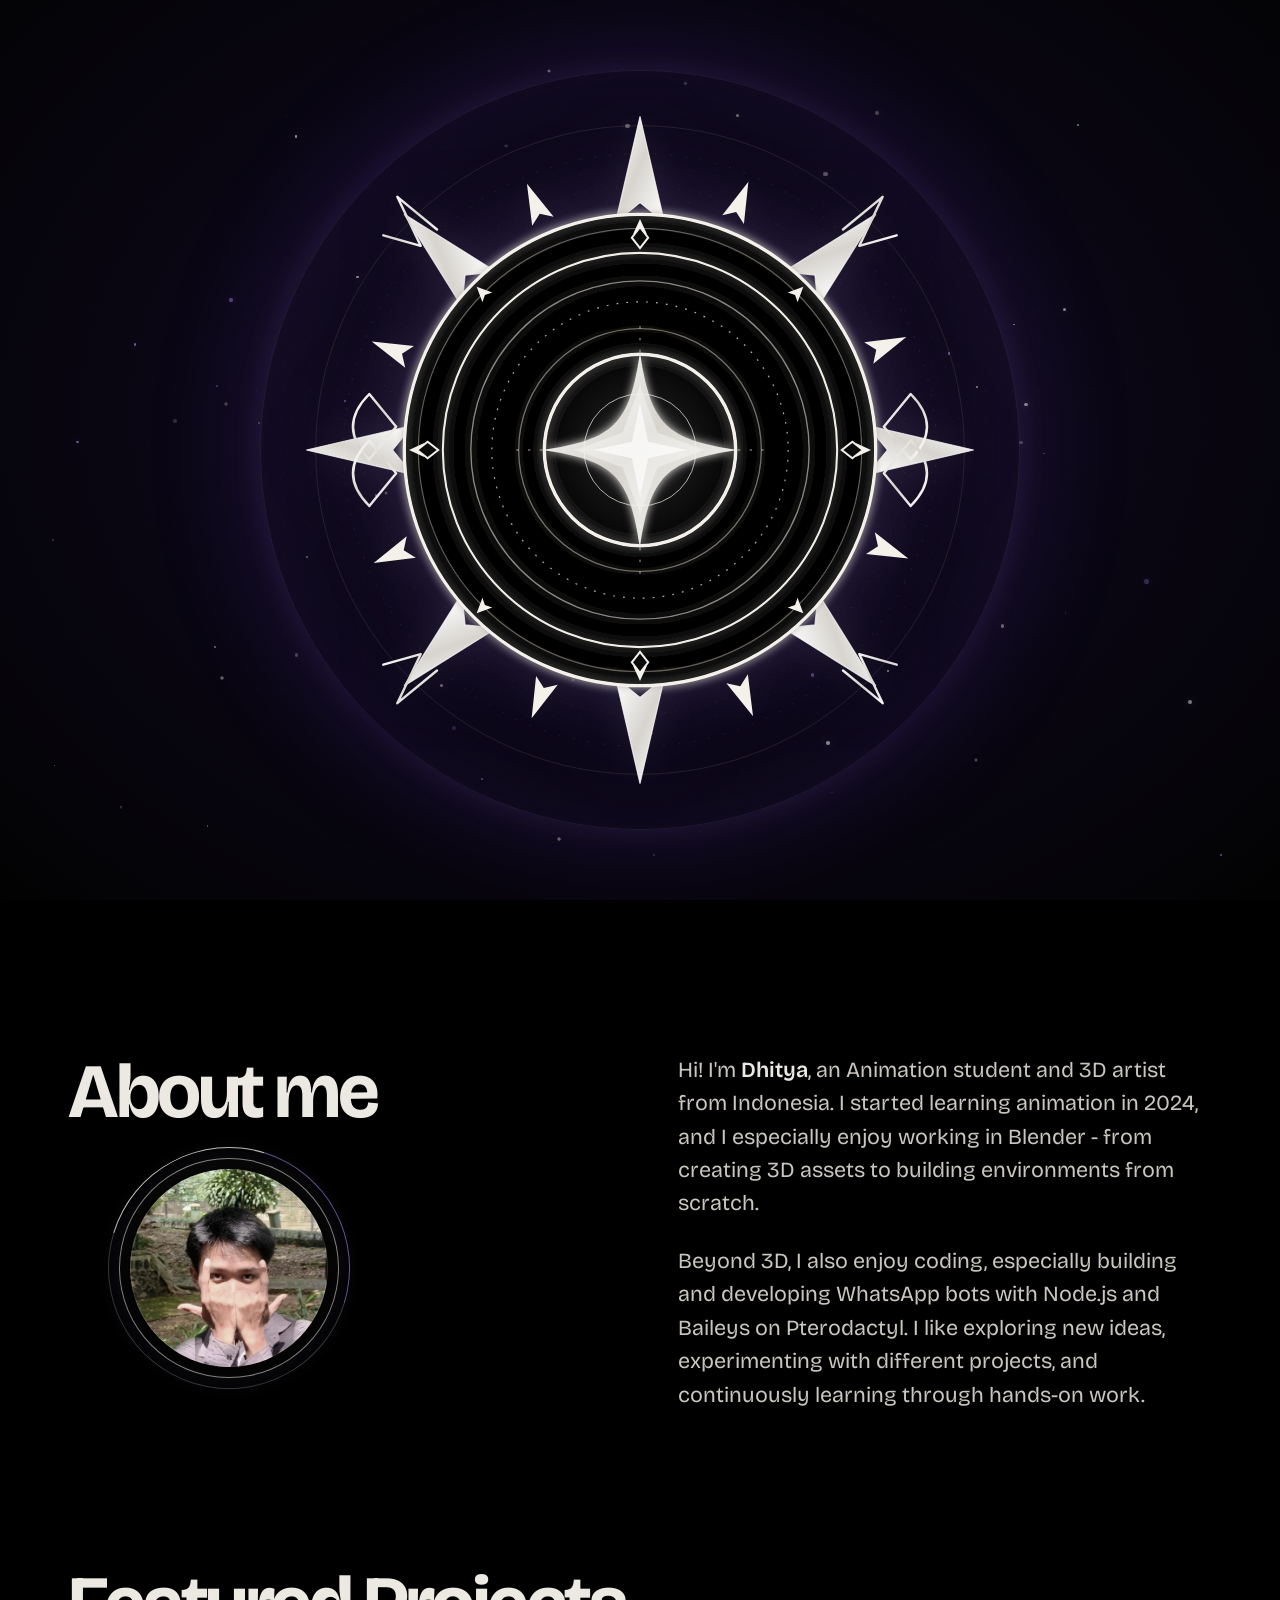
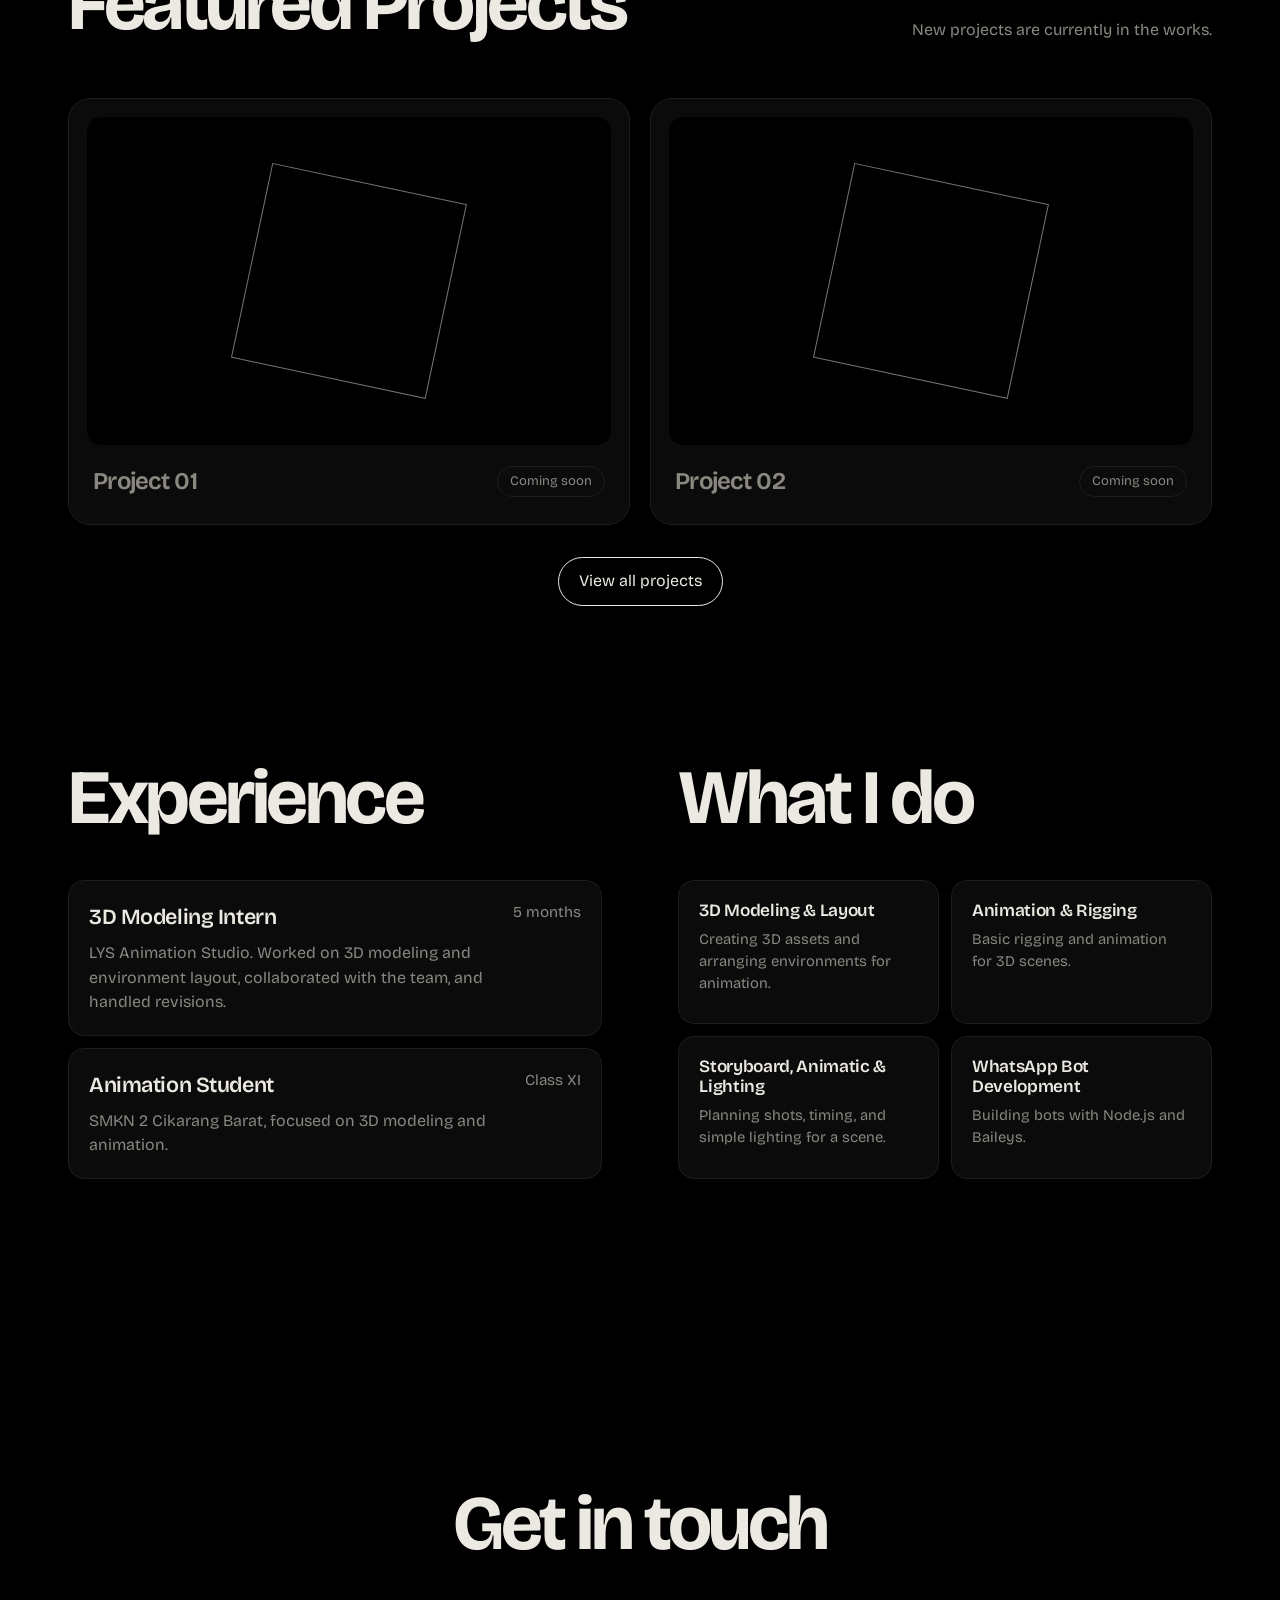
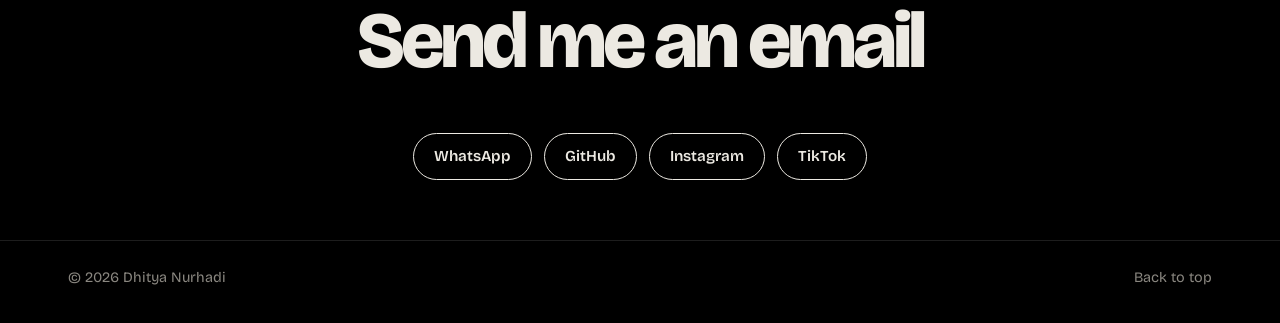
==== commit ad0ca8c9: "Add custom portfolio favicon" ====
--- a/index.html
+++ b/index.html
@@ -5,6 +5,7 @@
 <meta name="viewport" content="width=device-width, initial-scale=1, viewport-fit=cover">
 <title>Dhitya Nurhadi - 3D Modeller</title>
 <meta name="color-scheme" content="dark">
+<link rel="icon" type="image/svg+xml" href="assets/favicon.svg">
 <link rel="preconnect" href="https://fonts.googleapis.com">
 <link rel="stylesheet" href="https://fonts.googleapis.com/css2?family=Bricolage+Grotesque:opsz,wght@12..96,300..800&display=swap">
 <link rel="stylesheet" href="css/style.css">
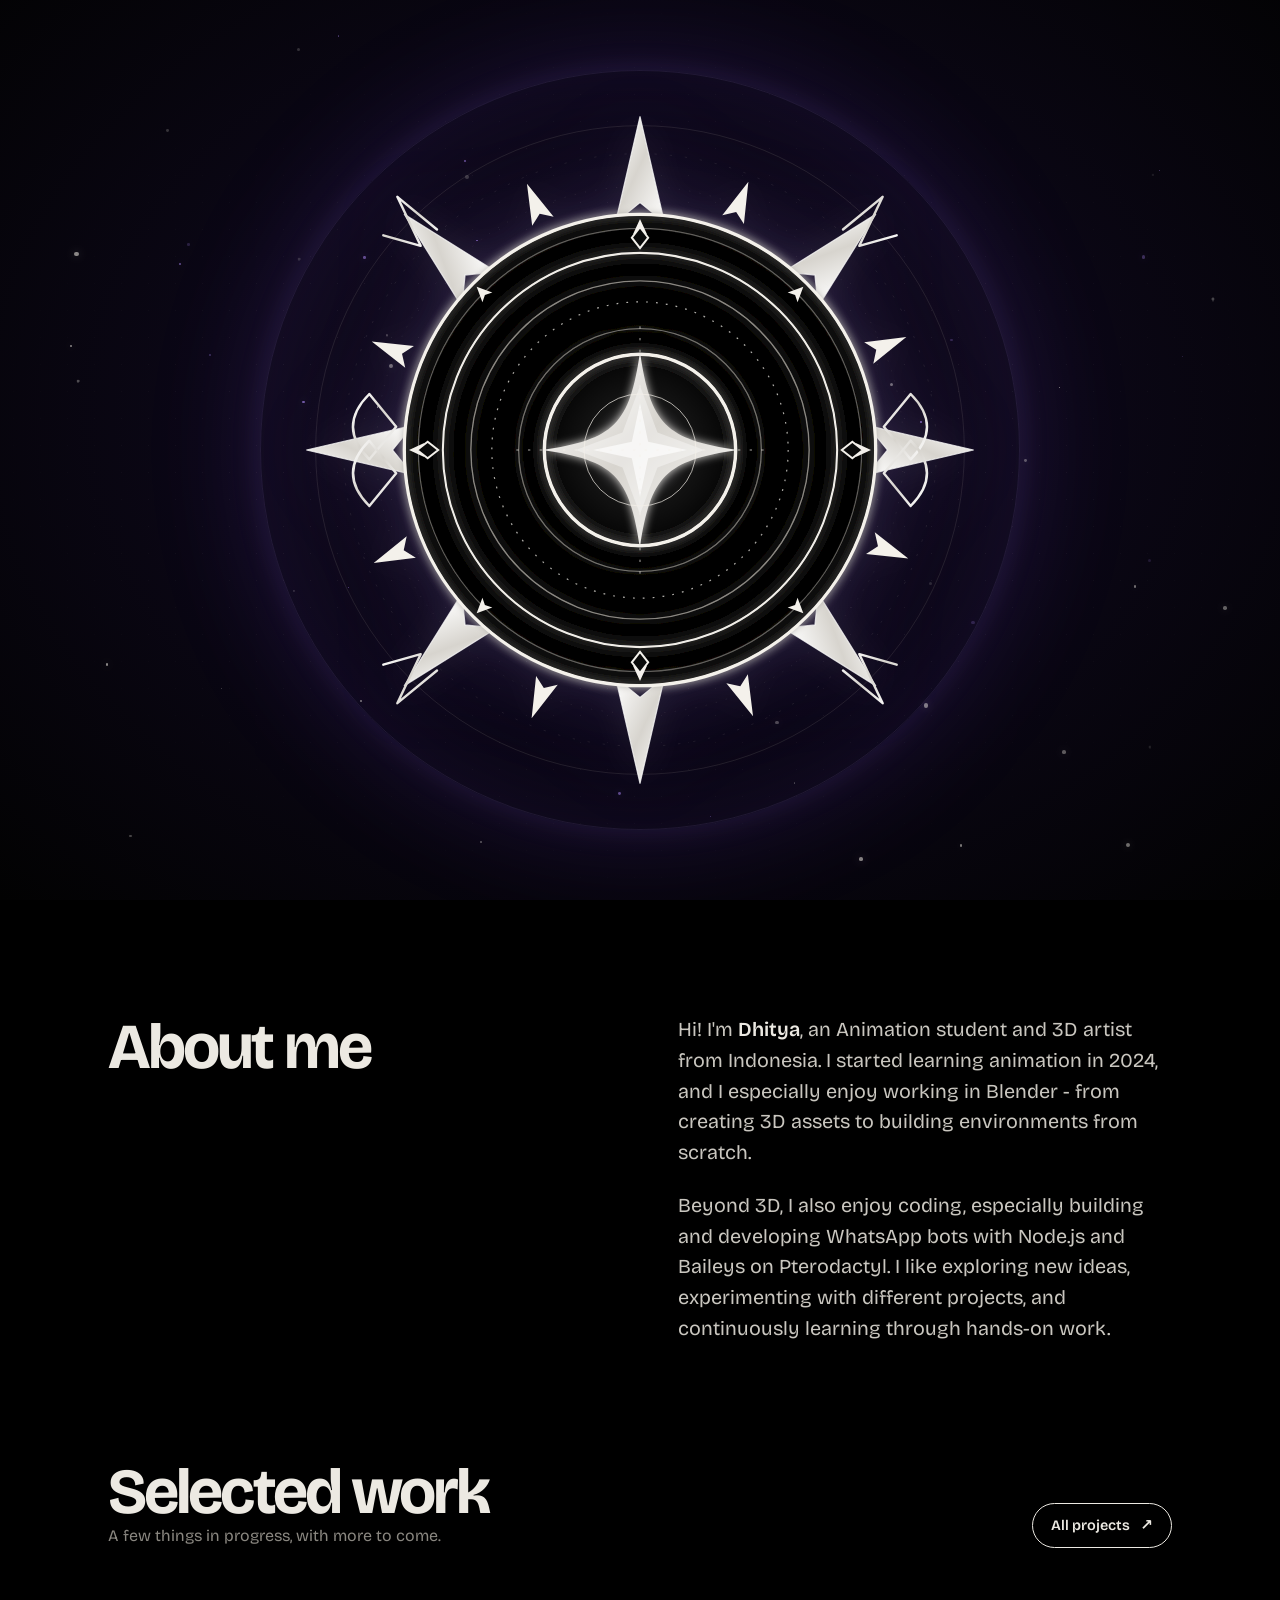
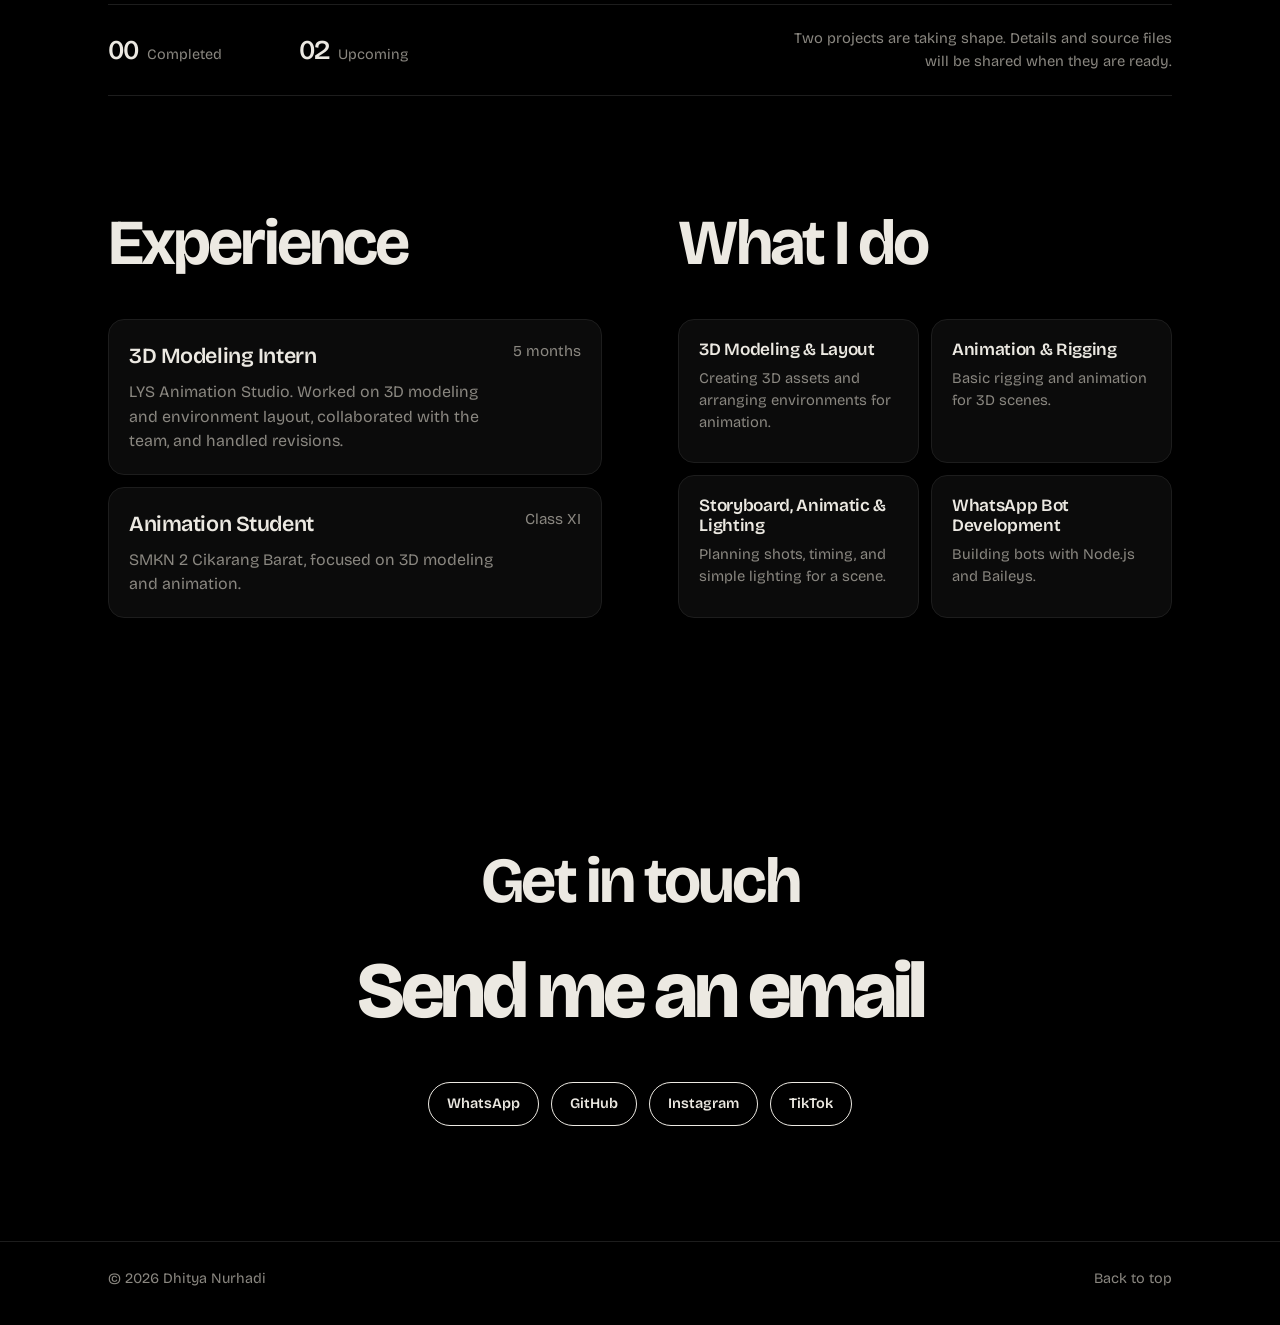
==== commit 97a3a4af: "Update portfolio project pages Co-authored-by: Copilot <223556219+Copilot@users.noreply.github.com>" ====
--- a/index.html
+++ b/index.html
@@ -126,10 +126,6 @@
 <section id="about"><div class="wrap about">
   <div class="about-intro rv">
     <h2>About me</h2>
-    <div class="about-photo" aria-label="Photo frame placeholder">
-      <img class="about-photo-image" src="assets//images/profile/foto-saya.jpg" alt="Foto Dhitya">
-      <!-- Ganti placeholder di atas dengan img: <img class="about-photo-image" src="assets/foto-saya.jpg" alt="Foto Dhitya"> -->
-    </div>
   </div>
   <div class="rv">
     <p>Hi! I'm <b>Dhitya</b>, an Animation student and 3D artist from Indonesia. I started learning animation in 2024, and I especially enjoy working in Blender - from creating 3D assets to building environments from scratch.</p>
@@ -138,13 +134,16 @@
 </div></section>
 
 <section id="karya" style="padding-top:0"><div class="wrap">
-  <div class="head"><h2 class="rv">Featured Projects</h2><p class="rv">New projects are currently in the works.</p></div>
-  <div class="grid">
-    <article class="card rv"><div class="thumb"></div><div class="row"><h3>Project 01</h3><span class="pill">Coming soon</span></div></article>
-    <article class="card rv"><div class="thumb"></div><div class="row"><h3>Project 02</h3><span class="pill">Coming soon</span></div></article>
+  <div class="head">
+    <div><h2 class="rv">Selected work</h2><p class="rv">A few things in progress, with more to come.</p></div>
+    <a class="btn project-archive-link rv" href="projects.html">All projects <span aria-hidden="true">↗</span></a>
   </div>
-  <div class="projects-footer">
-    <a class="btn view-all" href="projects.html">View all projects</a>
+  <div class="project-progress rv" aria-label="Project progress">
+    <div class="project-progress-counts">
+      <p><strong>00</strong><span>Completed</span></p>
+      <p><strong>02</strong><span>Upcoming</span></p>
+    </div>
+    <p class="project-progress-note">Two projects are taking shape. Details and source files will be shared when they are ready.</p>
   </div>
 </div></section>
 
--- a/css/style.css
+++ b/css/style.css
@@ -122,6 +122,30 @@
 .view-all{font:inherit;cursor:pointer}
 .view-all:hover{background:transparent;color:var(--fg)}
 .view-all-note{color:var(--mute);font-size:.9rem}
+.project-archive-link{flex-shrink:0}
+.project-archive-link span{font-size:1.05em}
+.project-progress{display:flex;align-items:center;justify-content:space-between;gap:28px;padding:22px 0;border-top:1px solid var(--line);border-bottom:1px solid var(--line)}
+.project-progress-counts{display:flex;gap:clamp(30px,6vw,82px)}
+.project-progress-counts p{display:flex;align-items:baseline;gap:10px;color:var(--mute);font-size:.9rem}
+.project-progress-counts strong{color:var(--fg);font-size:1.7rem;font-weight:550;letter-spacing:-.05em;font-variant-numeric:tabular-nums}
+.project-progress-note{max-width:38ch;color:var(--mute);font-size:.92rem;text-align:right}
+@media(max-width:600px){
+  .project-progress{align-items:flex-start;flex-direction:column;gap:14px}
+  .project-progress-note{text-align:left}
+  .project-progress-counts{gap:28px}
+}
+@media(min-width:1100px){
+  body:not(.projects-page) .wrap{max-width:1160px}
+  body:not(.projects-page) .hero h1{font-size:clamp(3.4rem,9vw,8.5rem)}
+  body:not(.projects-page) .tag{font-size:clamp(1.05rem,1.8vw,1.4rem)}
+  body:not(.projects-page) section{padding:clamp(72px,9vw,132px) 0}
+  body:not(.projects-page) h2{font-size:clamp(2rem,5vw,4.4rem)}
+  body:not(.projects-page) .about p{font-size:clamp(1.05rem,1.55vw,1.25rem)}
+  body:not(.projects-page) .btn{padding:10px 18px;font-size:.9rem}
+  body:not(.projects-page) .grid{gap:16px}
+  body:not(.projects-page) .card{padding:15px;gap:14px;border-radius:16px}
+  body:not(.projects-page) .thumb{border-radius:10px}
+}
 
 /* experience + services */
 .two{display:grid;grid-template-columns:1fr 1fr;gap:clamp(30px,6vw,100px);align-items:stretch}
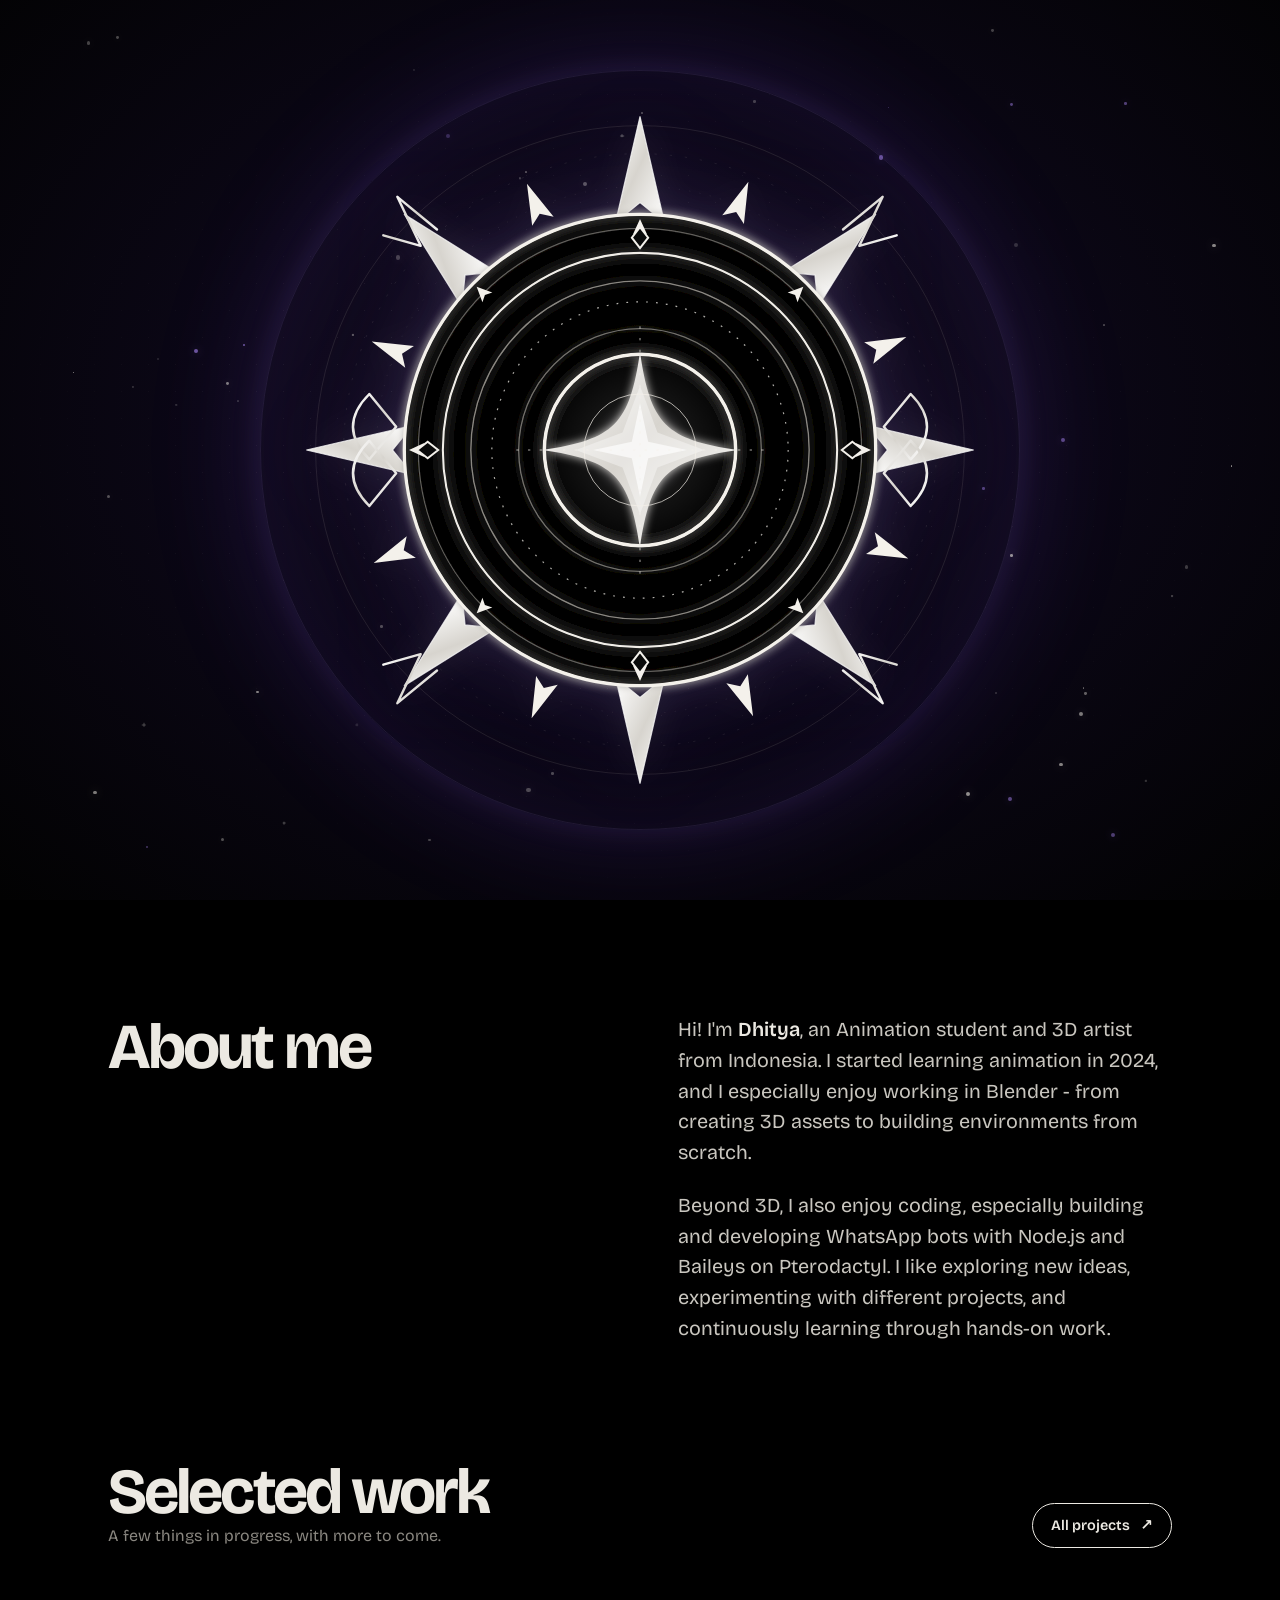
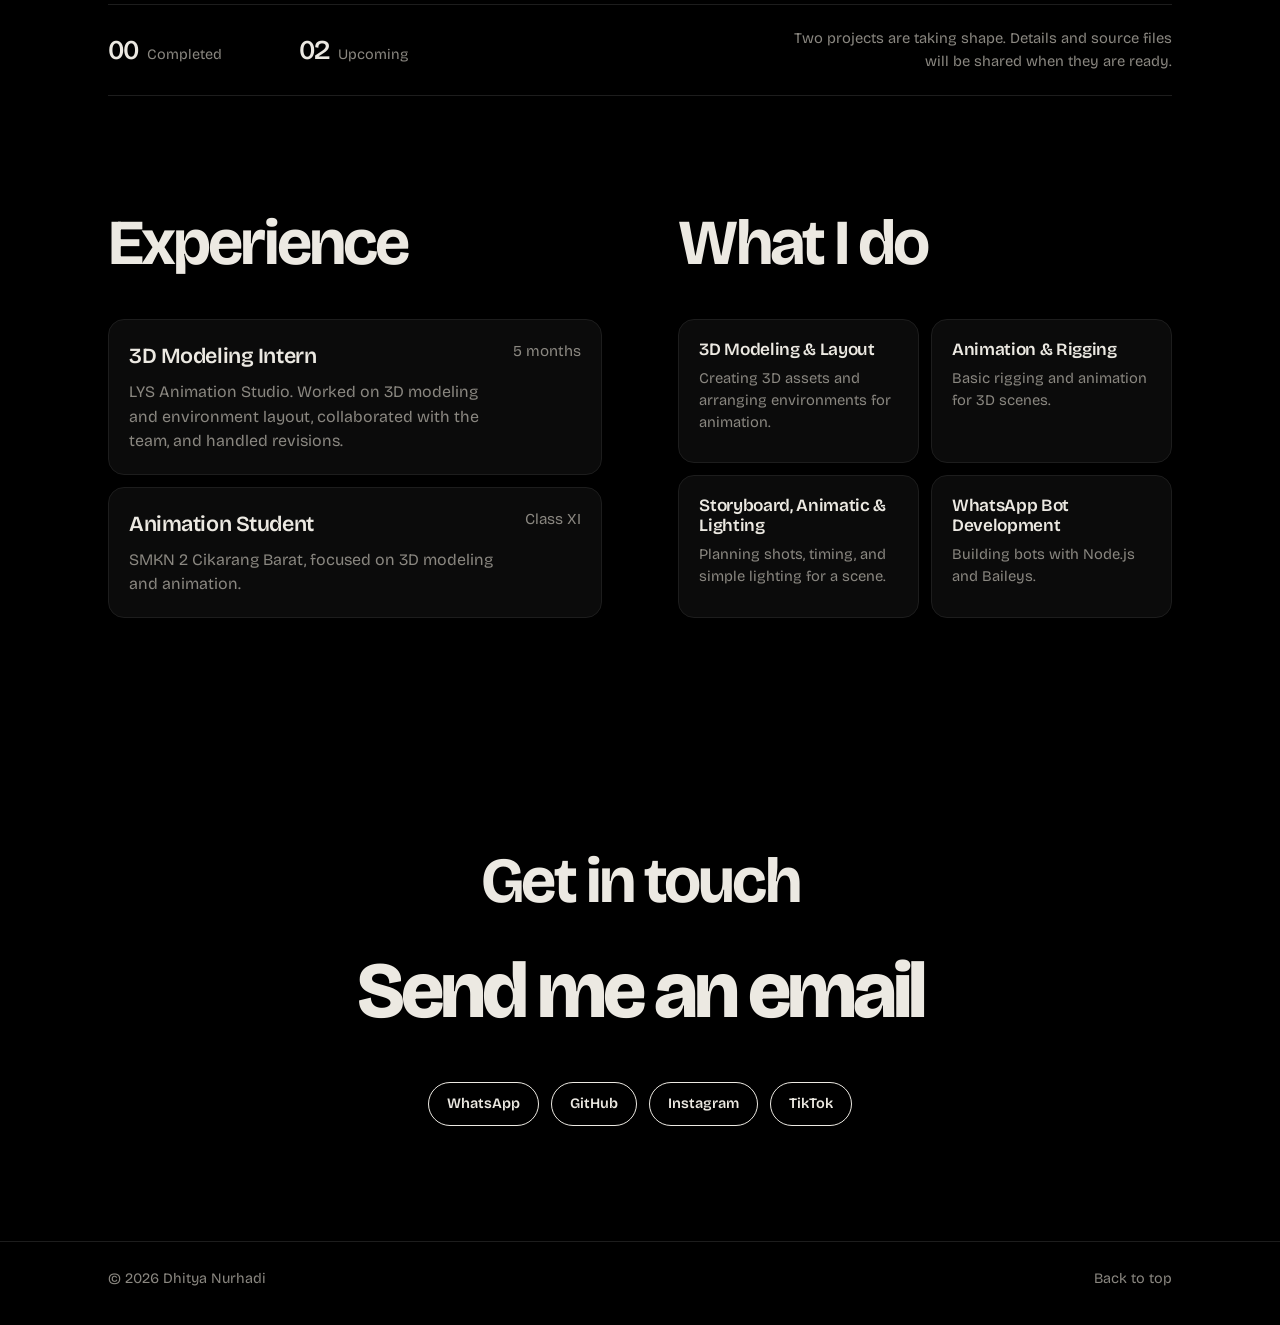
==== commit 352ca9bf: "Update portfolio page title Co-authored-by: Copilot <223556219+Copilot@users.noreply.github.com>" ====
--- a/index.html
+++ b/index.html
@@ -3,7 +3,7 @@
 <head>
 <meta charset="utf-8">
 <meta name="viewport" content="width=device-width, initial-scale=1, viewport-fit=cover">
-<title>Dhitya Nurhadi - 3D Modeller</title>
+<title>Dhitya Nurhadi Portfolio</title>
 <meta name="color-scheme" content="dark">
 <link rel="icon" type="image/svg+xml" href="assets/favicon.svg">
 <link rel="preconnect" href="https://fonts.googleapis.com">
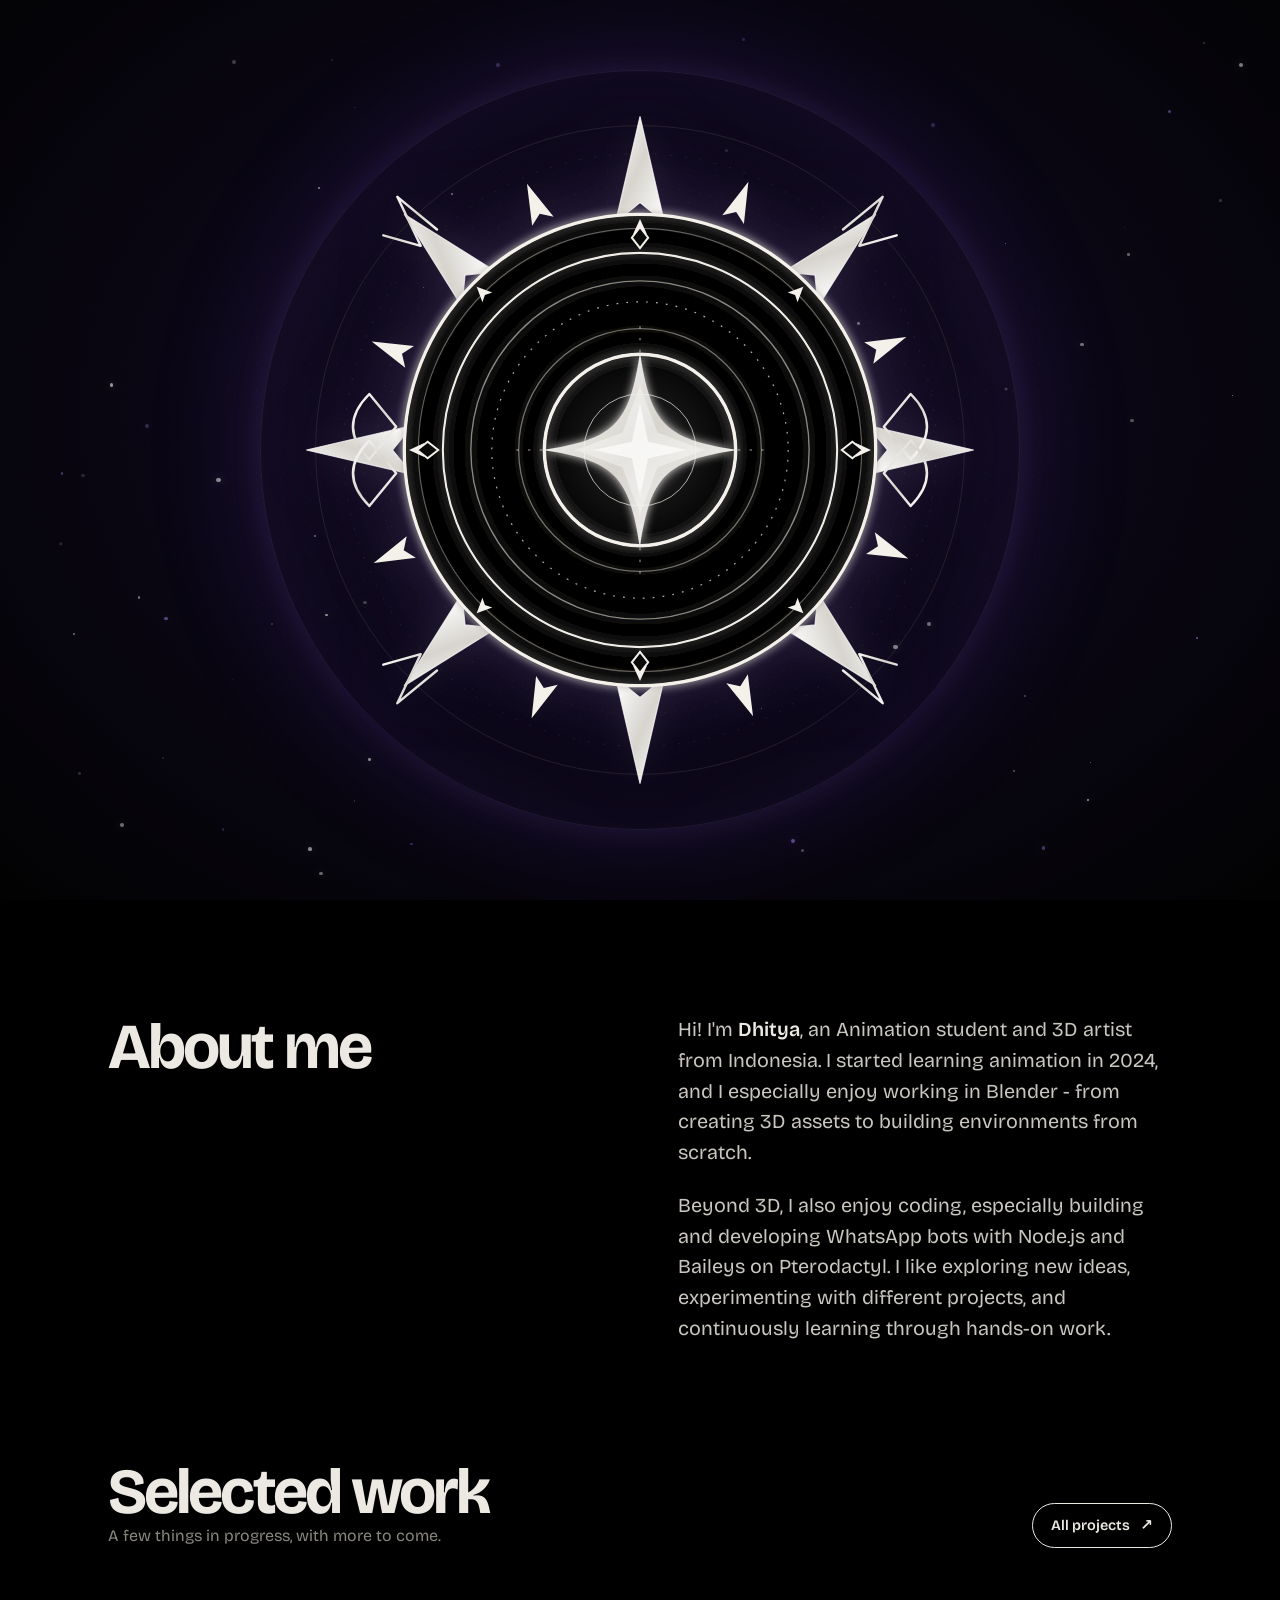
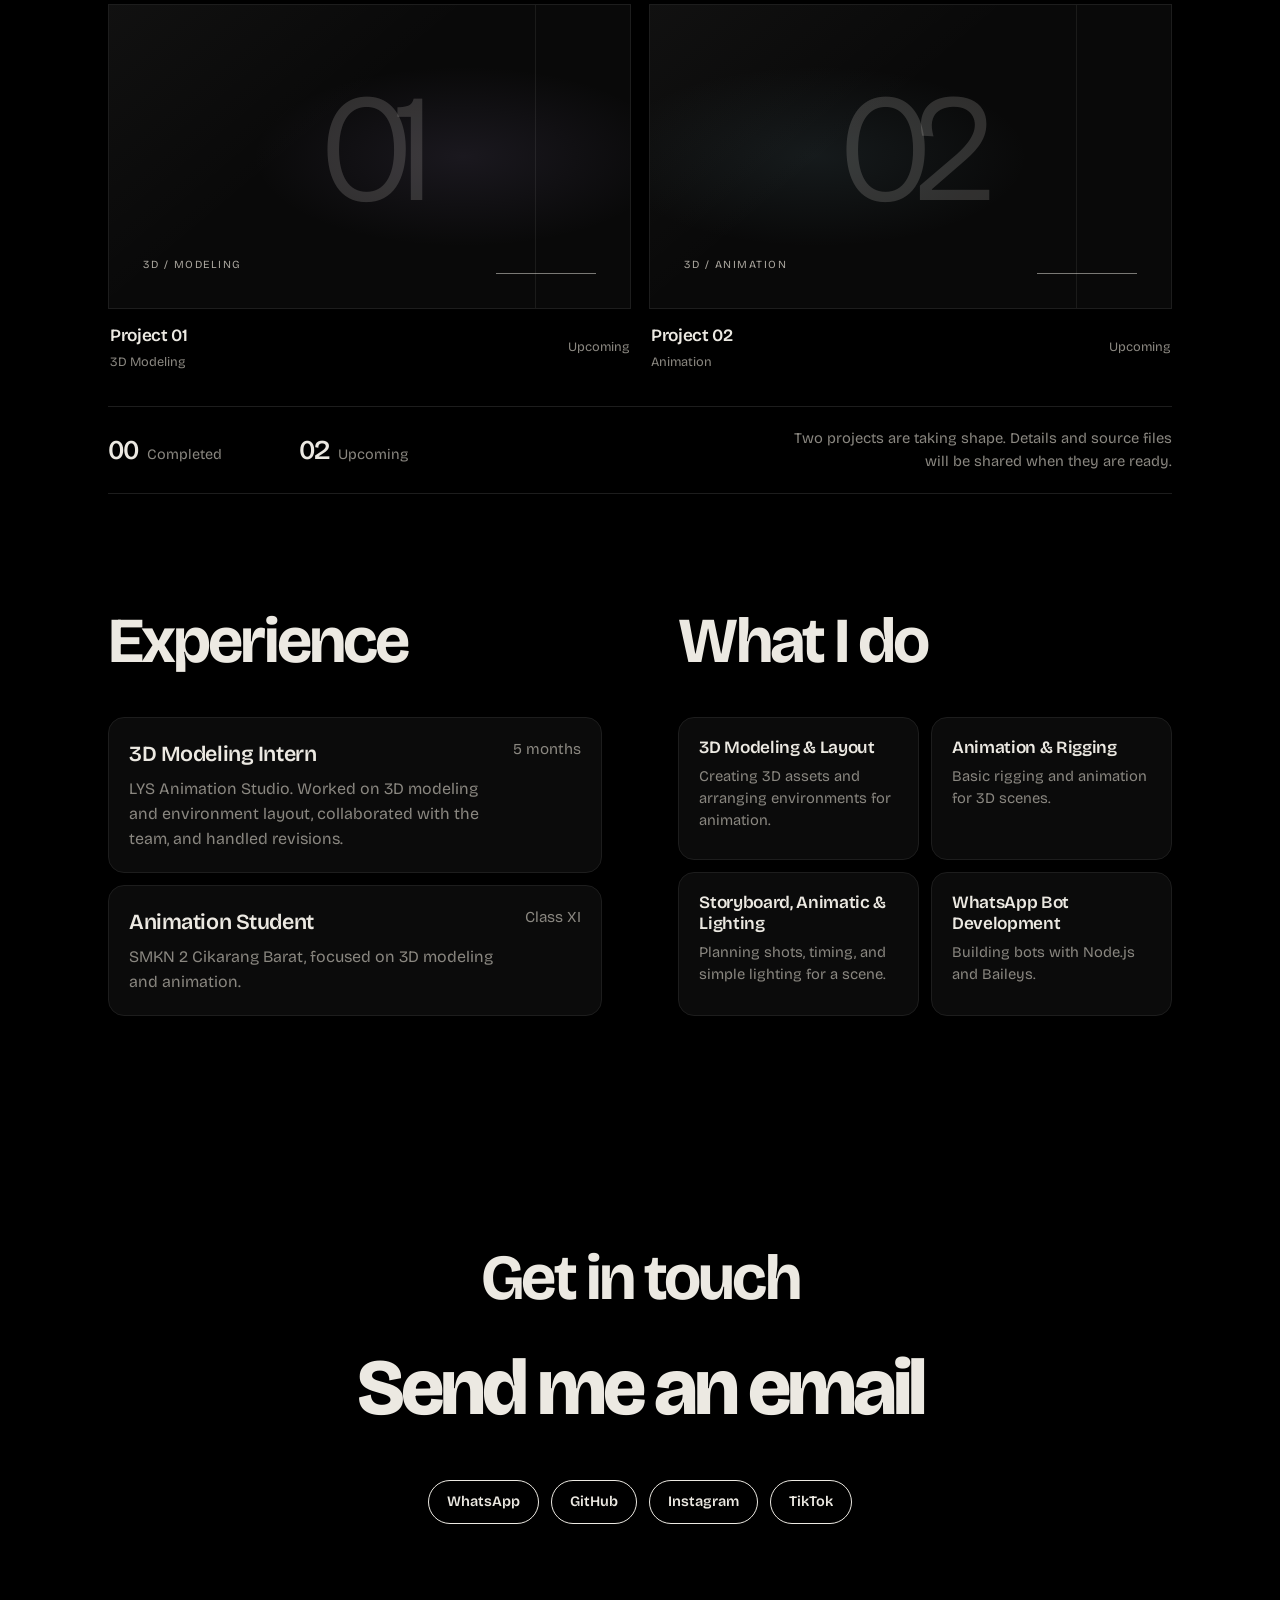
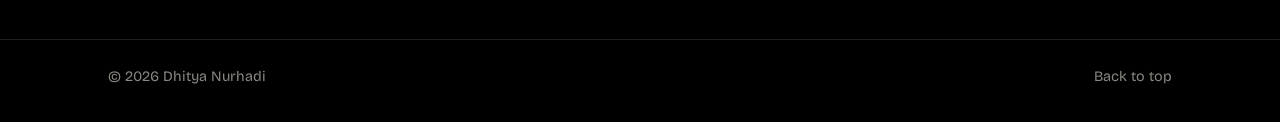
==== commit be68dd57: "Add selected project previews and clean URLs Co-authored-by: Copilot <223556219+Copilot@users.norepl" ====
--- a/index.html
+++ b/index.html
@@ -136,7 +136,31 @@
 <section id="karya" style="padding-top:0"><div class="wrap">
   <div class="head">
     <div><h2 class="rv">Selected work</h2><p class="rv">A few things in progress, with more to come.</p></div>
-    <a class="btn project-archive-link rv" href="projects.html">All projects <span aria-hidden="true">↗</span></a>
+    <a class="btn project-archive-link rv" href="/all-project">All projects <span aria-hidden="true">↗</span></a>
+  </div>
+  <div class="selected-project-grid">
+    <a class="selected-project rv" href="/all-project" aria-label="View Project 01, 3D Modeling, upcoming">
+      <span class="selected-project-art selected-project-art-modeling" aria-hidden="true">
+        <span class="selected-project-index">01</span>
+        <span class="selected-project-discipline">3D / MODELING</span>
+        <span class="selected-project-rule"></span>
+      </span>
+      <span class="selected-project-info">
+        <span><strong>Project 01</strong><small>3D Modeling</small></span>
+        <span class="selected-project-status">Upcoming</span>
+      </span>
+    </a>
+    <a class="selected-project rv" href="/all-project" aria-label="View Project 02, Animation, upcoming">
+      <span class="selected-project-art selected-project-art-animation" aria-hidden="true">
+        <span class="selected-project-index">02</span>
+        <span class="selected-project-discipline">3D / ANIMATION</span>
+        <span class="selected-project-rule"></span>
+      </span>
+      <span class="selected-project-info">
+        <span><strong>Project 02</strong><small>Animation</small></span>
+        <span class="selected-project-status">Upcoming</span>
+      </span>
+    </a>
   </div>
   <div class="project-progress rv" aria-label="Project progress">
     <div class="project-progress-counts">
--- a/css/style.css
+++ b/css/style.css
@@ -124,12 +124,31 @@
 .view-all-note{color:var(--mute);font-size:.9rem}
 .project-archive-link{flex-shrink:0}
 .project-archive-link span{font-size:1.05em}
-.project-progress{display:flex;align-items:center;justify-content:space-between;gap:28px;padding:22px 0;border-top:1px solid var(--line);border-bottom:1px solid var(--line)}
+.selected-project-grid{display:grid;grid-template-columns:repeat(2,minmax(0,1fr));gap:18px}
+.selected-project{display:block;min-width:0;color:var(--fg)}
+.selected-project-art{position:relative;display:flex;align-items:flex-end;justify-content:space-between;aspect-ratio:1.72;overflow:hidden;padding:clamp(18px,3vw,34px);border:1px solid var(--line);background:#090909;transition:border-color .25s}
+.selected-project:hover .selected-project-art{border-color:#55534f}
+.selected-project-art::before,.selected-project-art::after{position:absolute;content:"";pointer-events:none}
+.selected-project-art::before{inset:0;background:linear-gradient(140deg,rgba(236,233,226,.035),transparent 42%)}
+.selected-project-art::after{top:0;right:18%;bottom:0;width:1px;background:rgba(236,233,226,.08)}
+.selected-project-art-modeling{background:radial-gradient(ellipse at 68% 50%,rgba(150,132,185,.12),transparent 42%),#090909}
+.selected-project-art-animation{background:radial-gradient(ellipse at 32% 50%,rgba(112,151,164,.12),transparent 42%),#090909}
+.selected-project-index{position:absolute;top:50%;left:50%;color:rgba(236,233,226,.17);font-size:clamp(5rem,12vw,10rem);font-weight:300;letter-spacing:-.09em;line-height:1;transform:translate(-50%,-55%)}
+.selected-project-discipline{position:relative;z-index:1;color:#aaa69e;font-size:.68rem;letter-spacing:.14em}
+.selected-project-rule{position:relative;z-index:1;width:22%;height:1px;background:rgba(236,233,226,.5)}
+.selected-project-info{display:flex;align-items:center;justify-content:space-between;gap:12px;padding:14px 2px 0}
+.selected-project-info>span:first-child{display:grid;gap:3px}
+.selected-project-info strong{font-size:1.08rem;font-weight:600;letter-spacing:-.02em}
+.selected-project-info small,.selected-project-status{color:var(--mute);font-size:.8rem}
+.selected-project-status{white-space:nowrap}
+.project-progress{display:flex;align-items:center;justify-content:space-between;gap:28px;margin-top:34px;padding:20px 0;border-top:1px solid var(--line);border-bottom:1px solid var(--line)}
 .project-progress-counts{display:flex;gap:clamp(30px,6vw,82px)}
 .project-progress-counts p{display:flex;align-items:baseline;gap:10px;color:var(--mute);font-size:.9rem}
 .project-progress-counts strong{color:var(--fg);font-size:1.7rem;font-weight:550;letter-spacing:-.05em;font-variant-numeric:tabular-nums}
 .project-progress-note{max-width:38ch;color:var(--mute);font-size:.92rem;text-align:right}
 @media(max-width:600px){
+  .selected-project-grid{grid-template-columns:1fr;gap:24px}
+  .selected-project-art{aspect-ratio:1.55}
   .project-progress{align-items:flex-start;flex-direction:column;gap:14px}
   .project-progress-note{text-align:left}
   .project-progress-counts{gap:28px}
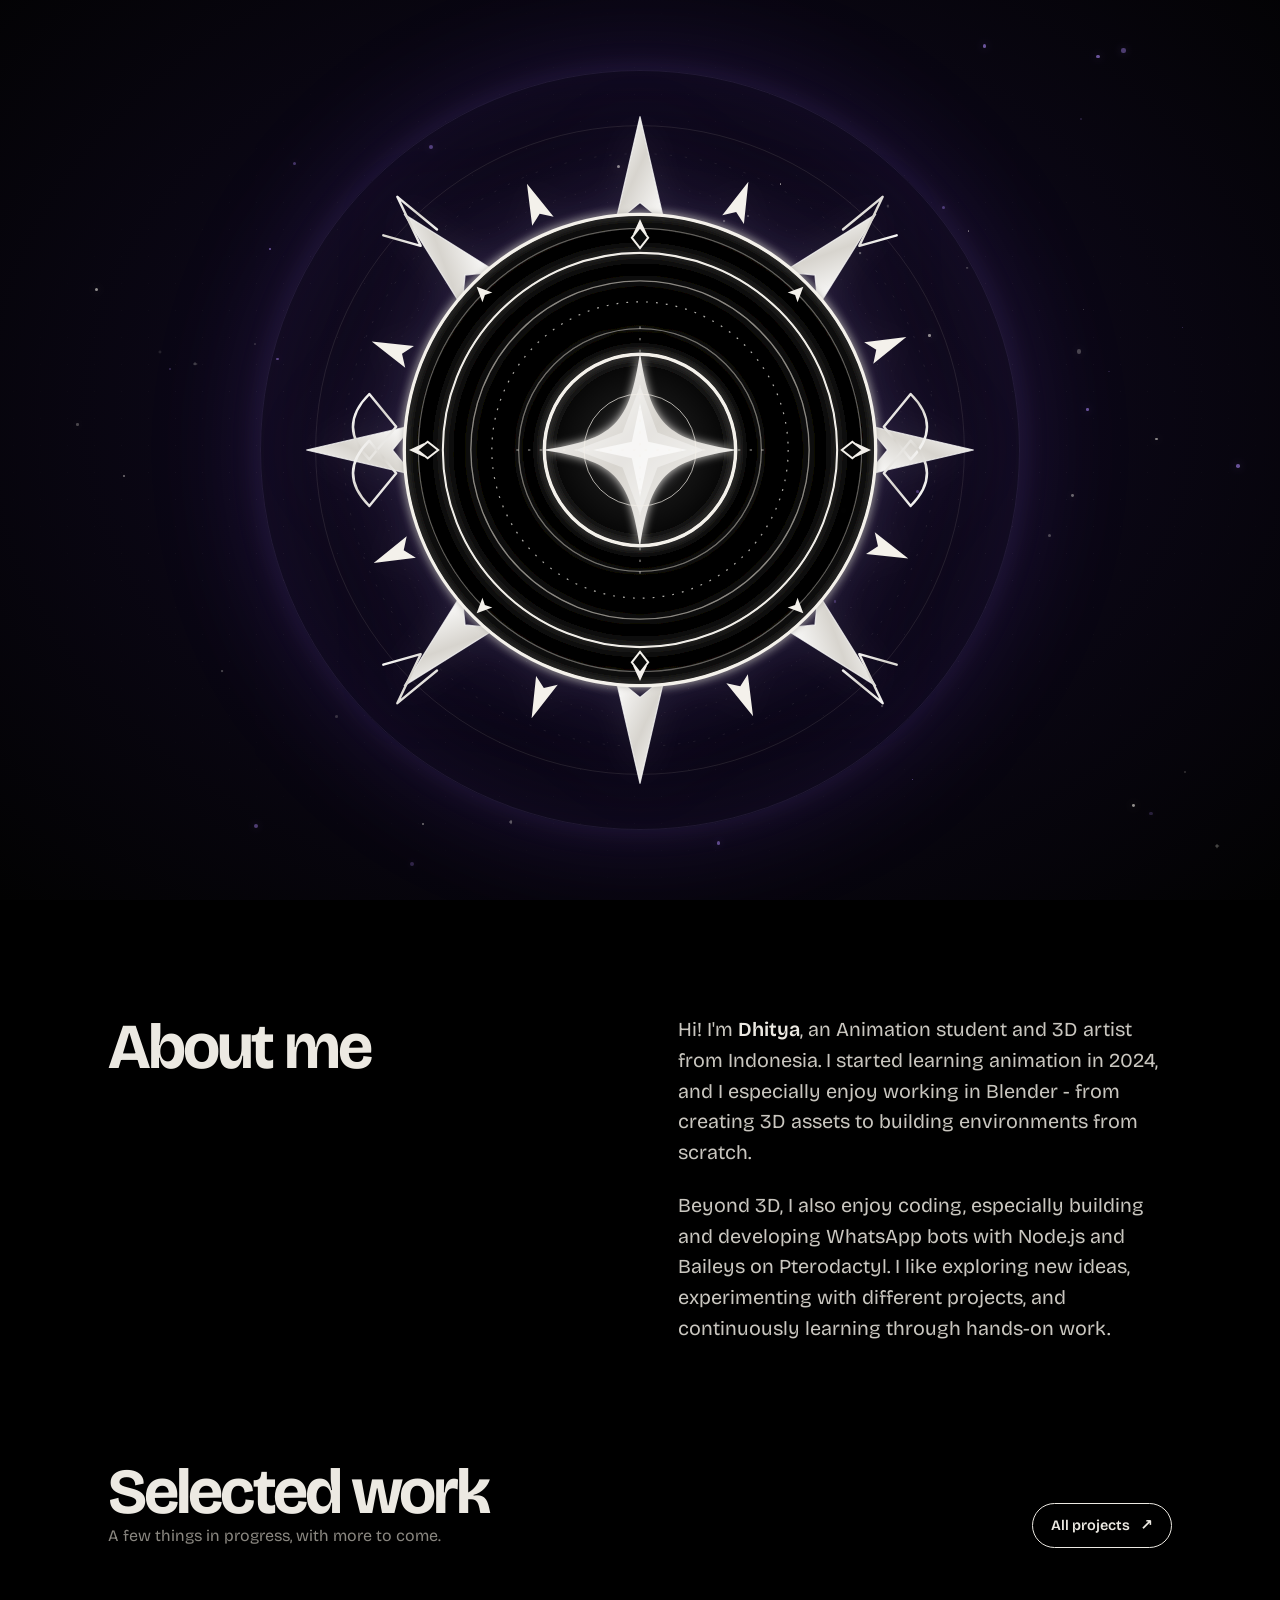
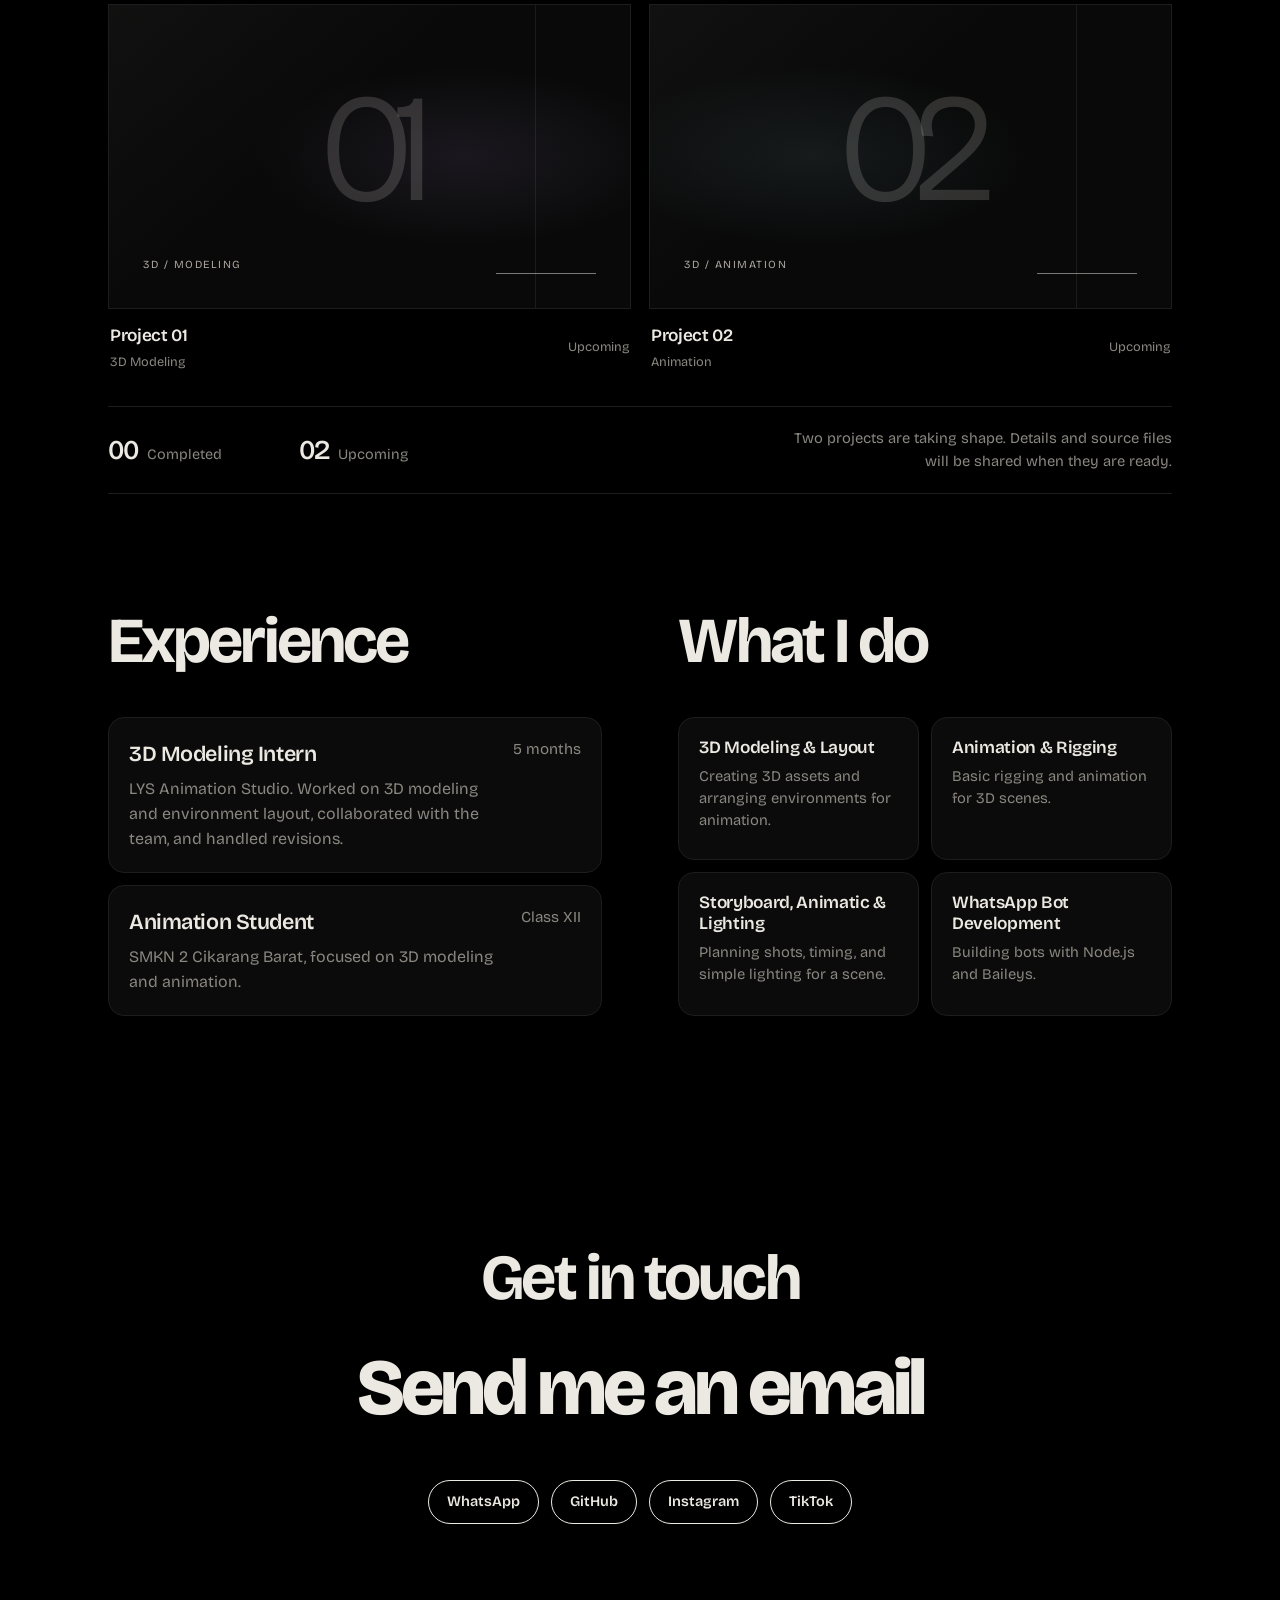
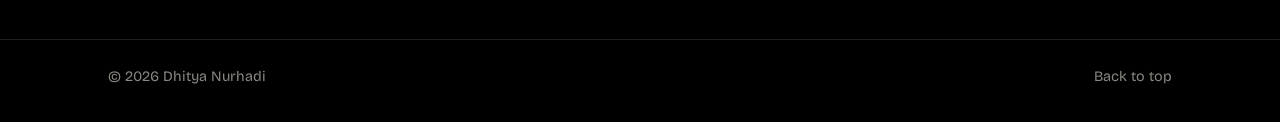
==== commit f8c9b8de: "Fix project route and update class level Co-authored-by: Copilot <223556219+Copilot@users.noreply.gi" ====
--- a/index.html
+++ b/index.html
@@ -175,7 +175,7 @@
   <div class="rv experience-column"><h2>Experience</h2>
     <div class="list experience-list">
       <div class="item"><div><h3>3D Modeling Intern</h3><p>LYS Animation Studio. Worked on 3D modeling and environment layout, collaborated with the team, and handled revisions.</p></div><span>5 months</span></div>
-      <div class="item"><div><h3>Animation Student</h3><p>SMKN 2 Cikarang Barat, focused on 3D modeling and animation.</p></div><span>Class XI</span></div>
+      <div class="item"><div><h3>Animation Student</h3><p>SMKN 2 Cikarang Barat, focused on 3D modeling and animation.</p></div><span>Class XII</span></div>
     </div>
   </div>
   <div class="rv services-column"><h2>What I do</h2>
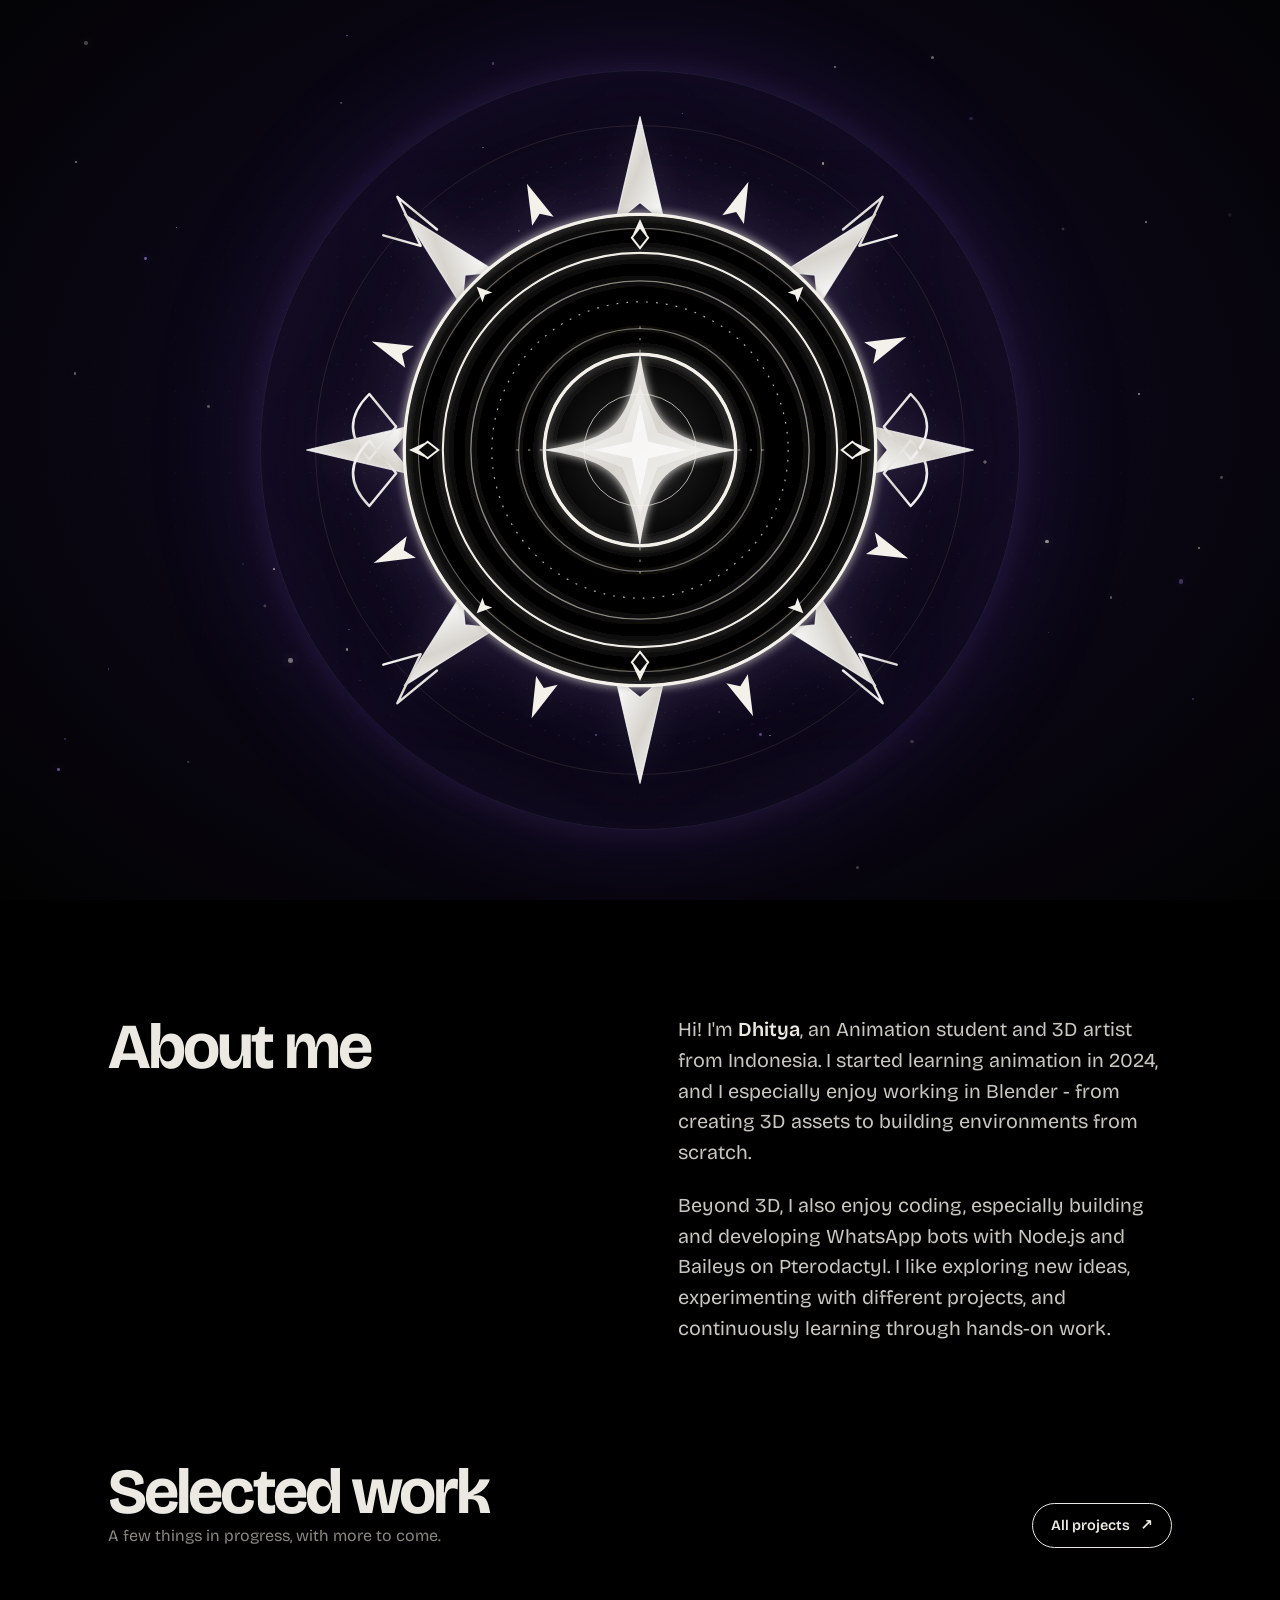
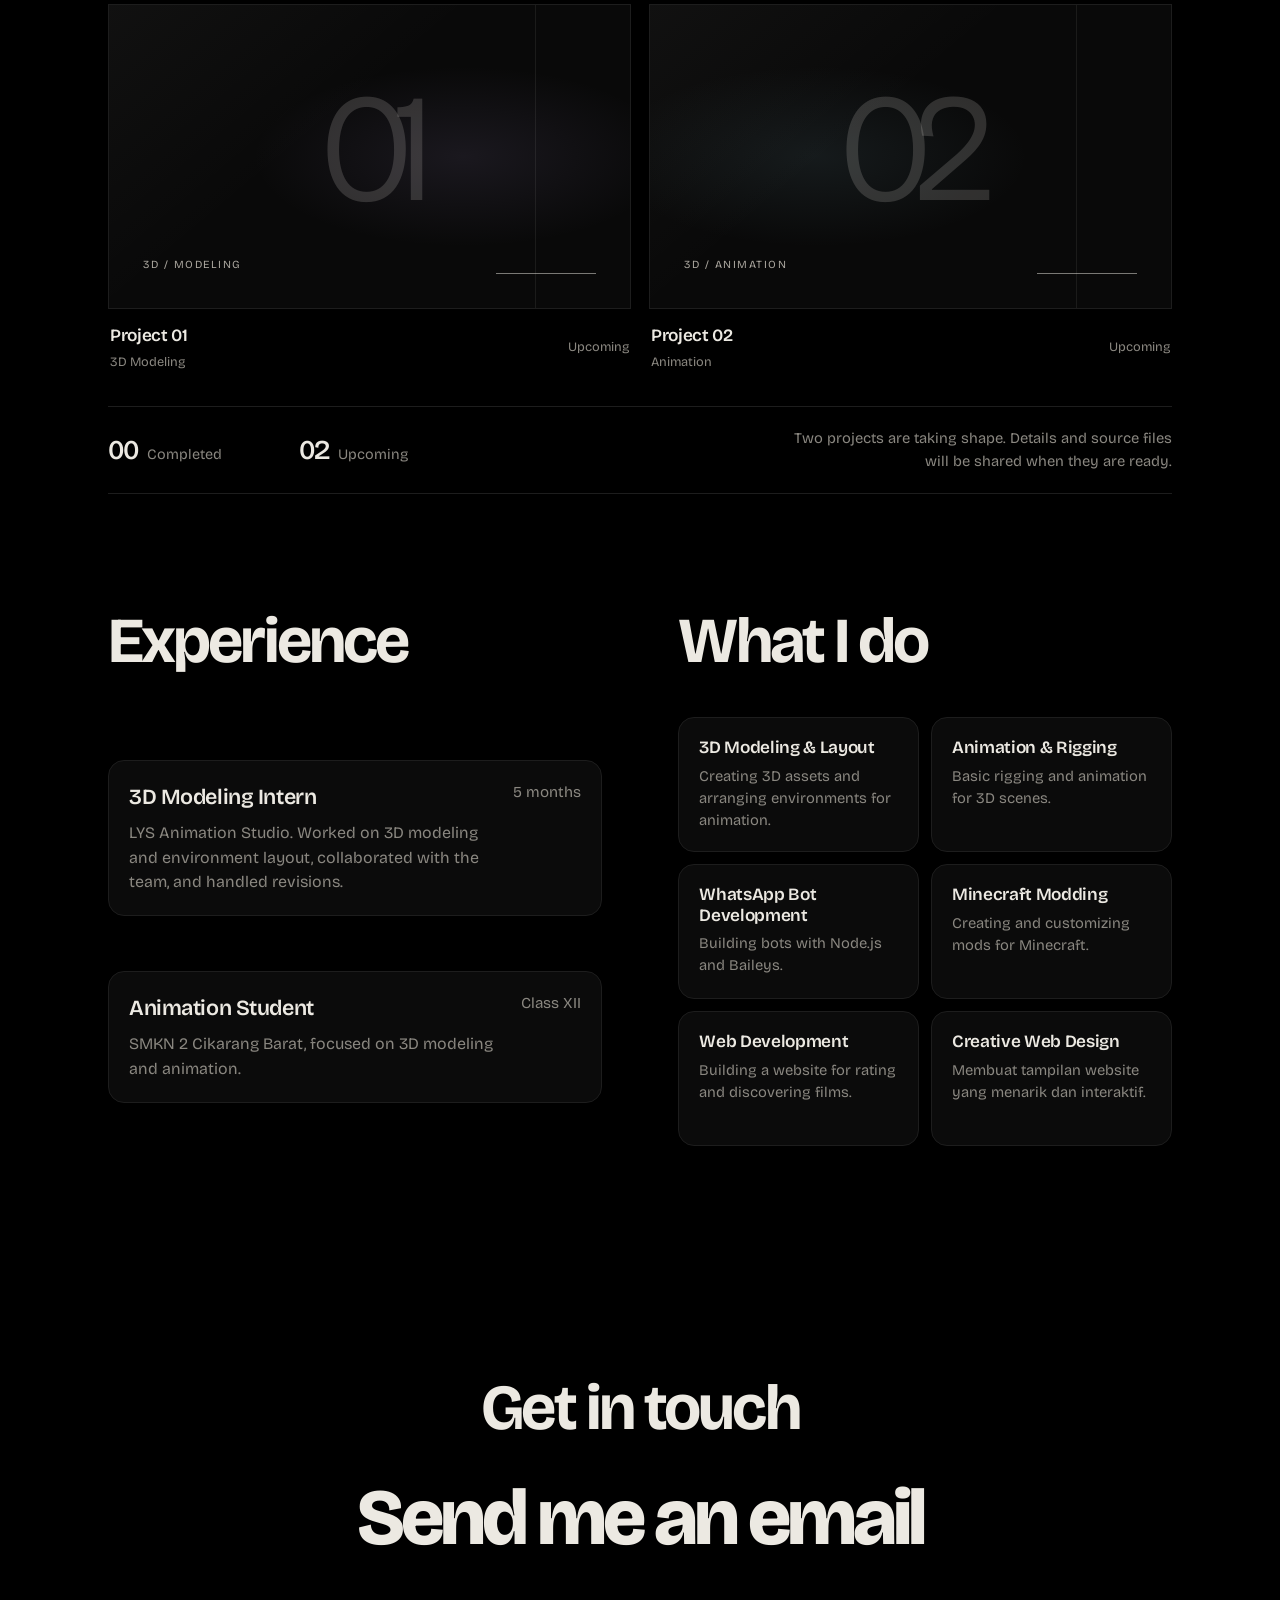
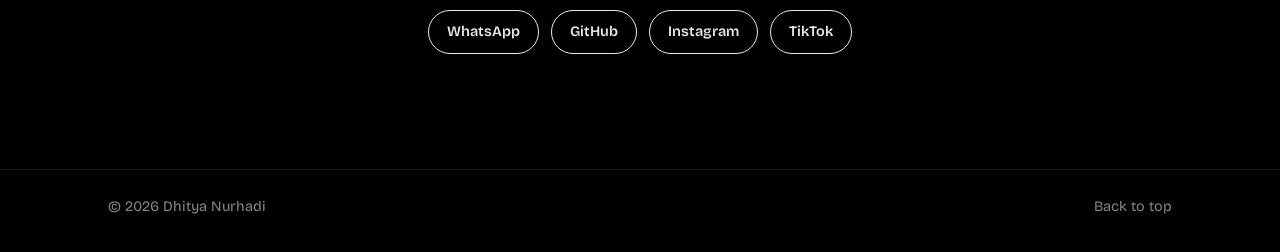
==== commit 5533151a: "Update services in portfolio Co-authored-by: Copilot <223556219+Copilot@users.noreply.github.com>" ====
--- a/index.html
+++ b/index.html
@@ -182,8 +182,10 @@
     <div class="list service-list">
       <div class="item service-item"><div><h3>3D Modeling &amp; Layout</h3><p>Creating 3D assets and arranging environments for animation.</p></div></div>
       <div class="item service-item"><div><h3>Animation &amp; Rigging</h3><p>Basic rigging and animation for 3D scenes.</p></div></div>
-      <div class="item service-item"><div><h3>Storyboard, Animatic &amp; Lighting</h3><p>Planning shots, timing, and simple lighting for a scene.</p></div></div>
       <div class="item service-item"><div><h3>WhatsApp Bot Development</h3><p>Building bots with Node.js and Baileys.</p></div></div>
+      <div class="item service-item"><div><h3>Minecraft Modding</h3><p>Creating and customizing mods for Minecraft.</p></div></div>
+      <div class="item service-item"><div><h3>Web Development</h3><p>Building a website for rating and discovering films.</p></div></div>
+      <div class="item service-item"><div><h3>Creative Web Design</h3><p>Membuat tampilan website yang menarik dan interaktif.</p></div></div>
     </div>
   </div>
 </div></section>
--- a/css/style.css
+++ b/css/style.css
@@ -178,7 +178,7 @@
 .experience-list{flex:1;display:flex;flex-direction:column;justify-content:space-evenly;gap:12px;border:0}
 .experience-list .item{align-items:flex-start;padding:20px;border:1px solid var(--line);border-radius:16px;background:var(--card);transition:border-color .3s,transform .3s}
 .experience-list .item:hover{padding-left:20px;border-color:#4a4843;transform:translateY(-3px)}
-.service-list{flex:1;display:grid;grid-template-columns:repeat(2,minmax(0,1fr));grid-template-rows:repeat(2,minmax(0,1fr));gap:12px;border:0}
+.service-list{flex:1;display:grid;grid-template-columns:repeat(2,minmax(0,1fr));grid-template-rows:repeat(3,minmax(0,1fr));gap:12px;border:0}
 .service-item{min-width:0;padding:20px;border:1px solid var(--line);border-radius:16px;background:var(--card);transition:border-color .3s,transform .3s}
 .service-item:hover{padding-left:20px;border-color:#4a4843;transform:translateY(-3px)}
 .service-item h3{font-size:clamp(1rem,1.35vw,1.2rem);line-height:1.2}
